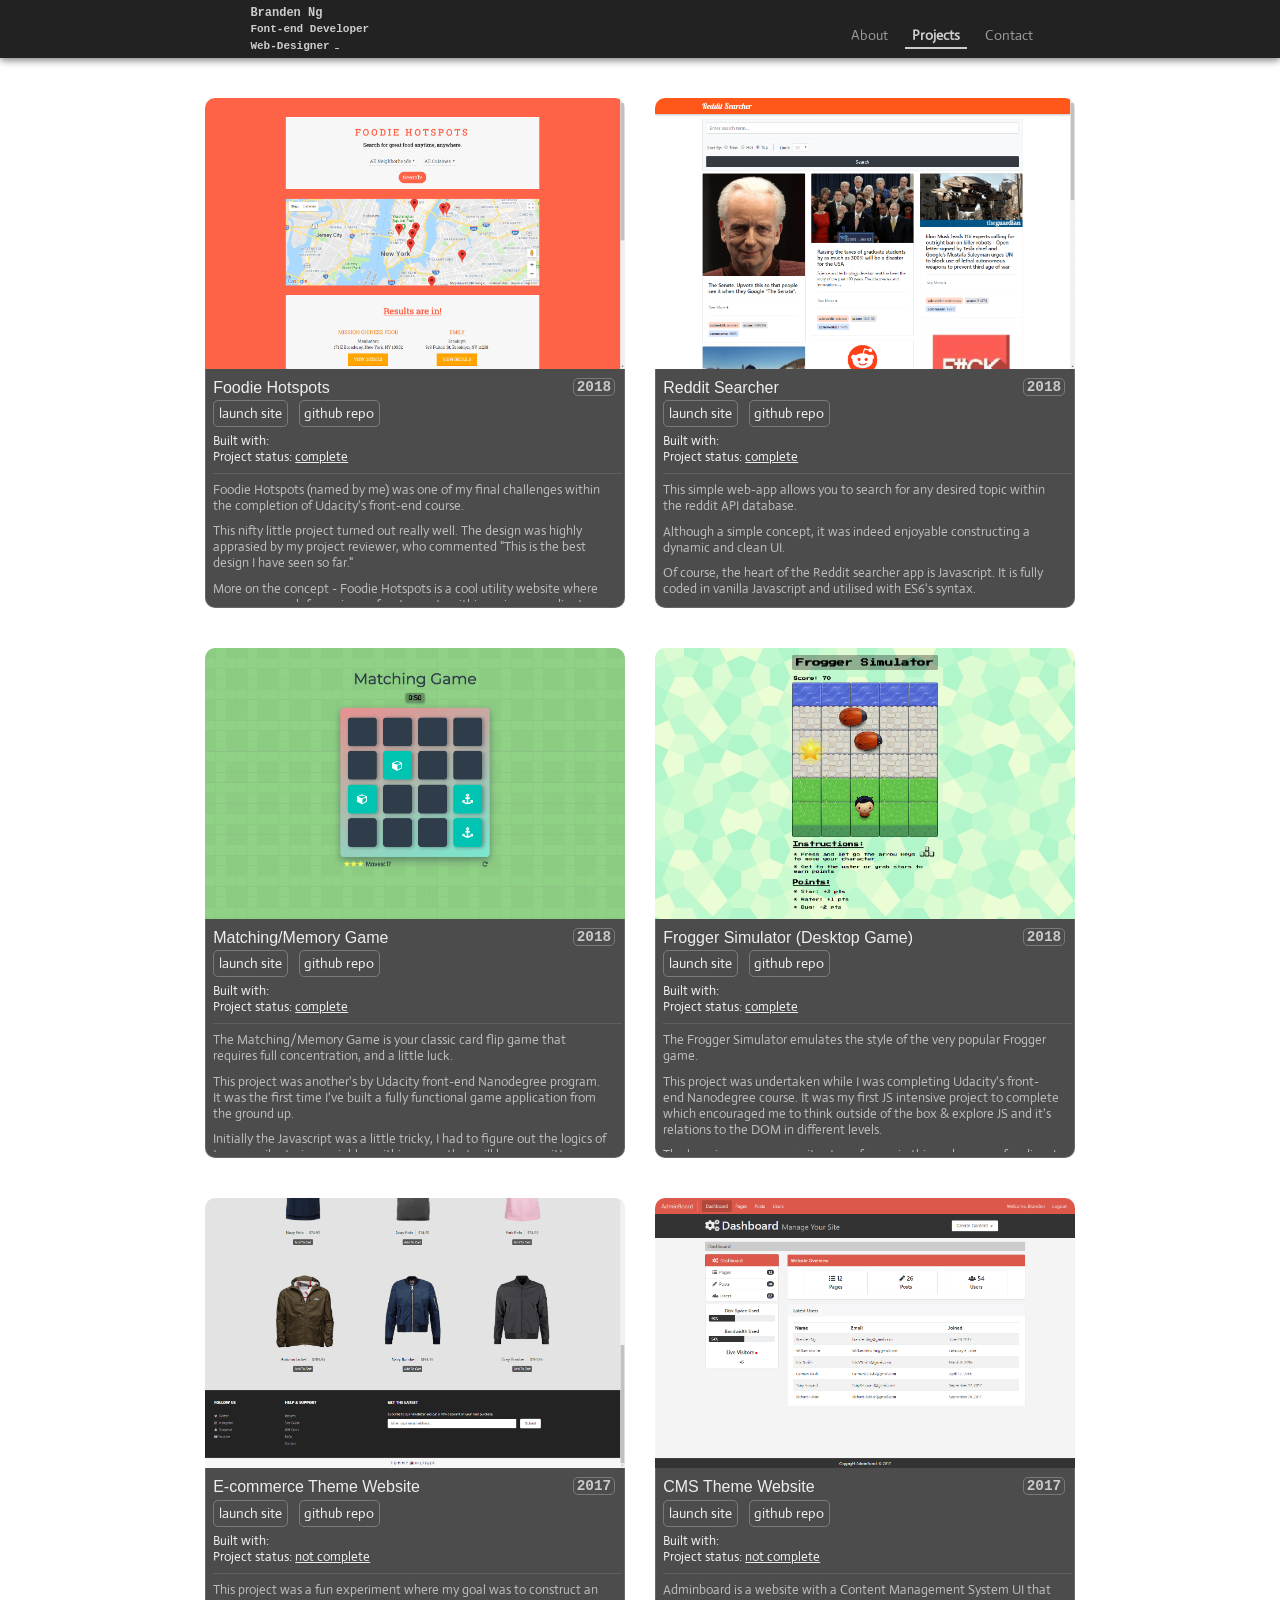
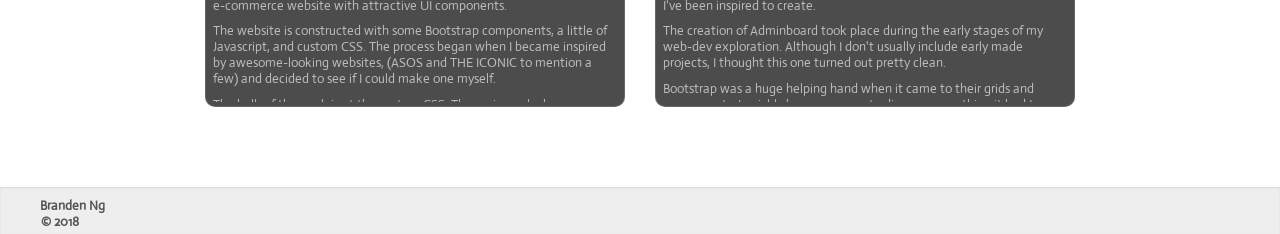
==== index.html @ 3e0d5dc7 "Style Changes" ====
<!DOCTYPE html>
<html>

<head>
  <meta charset="utf-8">
  <title>My Portfolio</title>
  <meta name="viewport" content="width=device-width, initial-scale=1.0">
  <!-- Google Fonts -->
  <link href="https://fonts.googleapis.com/css?family=Roboto+Mono%7CScada%7CRoboto+Slab%7CMontserrat%7CActor%7CPT+Sans" rel="stylesheet">
  <!-- Font Awesome -->
  <script defer src="https://use.fontawesome.com/releases/v5.0.6/js/all.js"></script>
  <!-- Devicon -->
  <link rel="stylesheet" href="https://cdn.rawgit.com/konpa/devicon/df6431e323547add1b4cf45992913f15286456d3/devicon.min.css">
  <!-- Bootstrap CSS -->
  <link rel="stylesheet" href="https://maxcdn.bootstrapcdn.com/bootstrap/4.0.0-alpha.6/css/bootstrap.min.css" integrity="sha384-rwoIResjU2yc3z8GV/NPeZWAv56rSmLldC3R/AZzGRnGxQQKnKkoFVhFQhNUwEyJ" crossorigin="anonymous">
  <!-- Custom CSS -->
  <link rel="stylesheet" href="css/styles.css">
  <link rel="stylesheet" href="css/queries.css">
  <link rel="stylesheet" href="css/normalize.css">
</head>
<body>

  <!-- HEADER -->
  <nav class="desktop-nav">
    <header id="header">
      <div class="header-spacing">
        <h1 class="name">Branden Ng</h1>
        <h1 class="title">Font-end Developer</h1>
        <h1 class="title">Web-Designer<span class="coder"><i class="fas fa-code"></i></span></h1>
      </div>
      <div class="hamburger-container" id="open-nav">
        <i class="fas fa-bars hamburger-icon" aria-hidden="true"></i>
      </div>
      <div class="menu-container">
        <ul class="menu">
          <li class="navi"><a href="about.html" class="about">About</a></li>
          <li class="navi"><a href="index.html" class="projects active">Projects</a></li>
          <li class="navi"><a href="contact.html" class="contact">Contact</a></li>
        </ul>
      </div>
    </header>
  </nav>

  <div class="mobile-nav">
    <a id="close-nav" href="#" class="x">&times;</a>
    <a href="about.html">About</a>
    <a href="index.html" class="mobile-nav-active">Projects</a>
    <a href="contact.html">Contact</a>

    <div class="side-nav-social">
      <span class="side-nav-linkedin"><a href="https://www.linkedin.com/in/brandendaniel/" target="_blank"><i class="fab fa-linkedin-in"></i></a></span>
      <span class="side-nav-github"><a href="https://github.com/BrandenDaniel" target="_blank"><i class="fab fa-github"></i></a></span>
    </div>
  </div>

  <!-- FEATURED WORK -->
  <main class="featured-work">
    <div class="container">

      <div class="row work">

        <!-- RESTAURANT-REVIEWS -->
        <div class="col-md-6 l">
          <img class="thumbnail-image foodie-gallery gallery-link" src="img/foodie-hotspots.png" alt="Memory Game.">
          <div class="project-card">
            <h1 class="project-title">Foodie Hotspots</h1><span class="projects-2018">2018</span>
            <div class="external">
              <a href="https://brandendaniel.github.io/Foodie-Hotspots/index.html" target="_blank" class="launch">launch site</a><a href="https://github.com/BrandenDaniel/Foodie-Hotspots" target="_blank" class="repo">github repo</a>
            </div>
            <div class="lang-lib">
              <span class="built">Built with:</span><i class="devicon-atom-original"></i><i class="devicon-html5-plain"></i><i class="devicon-javascript-plain"></i><i class="devicon-css3-plain"></i>
            </div>
            <div class="project-status">
              <span class="status">Project status: </span><span class="result">complete</span>
            </div>
            <hr class="hr-line">
            <div class="project-description">
              <p class="description-opening">Foodie Hotspots (named by me) was one of my final challenges within the completion of Udacity's front-end course.</p>
              <p>This nifty little project turned out really well. The design was highly apprasied by my project reviewer, who commented "This is the best design I have seen so far."</p>
              <p>More on the concept - Foodie Hotspots is a cool utility website where users can search for reviews of restaurants within a given coordinate. Information like star ratings and comments will be displayed.</p>
              <p>Being only a concept, as of now the database of restaurants is only a hardcoded json file. However perhaps in the near future, I would love to turn this concept into a real life functional web-application via an API such as Yelp's. </p>
            </div>
          </div>
        </div>

        <!-- REDDIT SEARCHER -->
        <div class="col-md-6 r">
          <img class="thumbnail-image reddit-gallery gallery-link" src="img/reddit-searcher.png" alt="Memory Game.">
          <div class="project-card">
            <h1 class="project-title">Reddit Searcher</h1><div class="projects-2018">2018</div>
            <div class="external">
              <a href="https://brandendaniel.github.io/Reddit-Searcher/index.html" target="_blank" class="launch">launch site</a><a href="https://github.com/BrandenDaniel/Reddit-Searcher" target="_blank" class="repo">github repo</a>
            </div>
            <div class="lang-lib">
              <span class="built">Built with:</span><i class="devicon-atom-original"></i><i class="devicon-html5-plain"></i><i class="devicon-javascript-plain"></i><i class="devicon-css3-plain"></i><i class="devicon-bootstrap-plain"></i>
            </div>
            <div class="project-status">
              <span class="status">Project status: </span><span class="result">complete</span>
            </div>
            <hr class="hr-line">
            <div class="project-description">
              <p class="description-opening">This simple web-app allows you to search for any desired topic within the reddit API database.</p>
              <p>Although a simple concept, it was indeed enjoyable constructing a dynamic and clean UI.</p>
              <p>Of course, the heart of the Reddit searcher app is Javascript. It is fully coded in vanilla Javascript and utilised with ES6's syntax.</p>
              <p>Digging through APIs and explore the data they could offer can be really fun, especially when working with a diverse API such as Reddit's. As of current, a searched post will display it's subreddit, score, and comments amount.</p>
            </div>
          </div>
        </div>

        <!-- MEMORY-GAME -->
        <div class="col-md-6 l">
          <img class="thumbnail-image memory-gallery gallery-link" src="img/memory-game-playing.png" alt="Memory Game.">
          <div class="project-card">
            <h1 class="project-title">Matching/Memory Game</h1><span class="projects-2018">2018</span>
            <div class="external">
              <a href="https://brandendaniel.github.io/Matching-Game/index.html" target="_blank" class="launch">launch site</a><a href="https://github.com/BrandenDaniel/MatchingGame" target="_blank" class="repo">github repo</a>
            </div>
            <div class="lang-lib">
              <span class="built">Built with:</span><i class="devicon-atom-original"></i><i class="devicon-html5-plain"></i><i class="devicon-jquery-plain-wordmark"></i><i class="devicon-css3-plain"></i><i class="devicon-bootstrap-plain"></i>
            </div>
            <div class="project-status">
              <span class="status">Project status: </span><span class="result">complete</span>
            </div>
            <hr class="hr-line">
            <div class="project-description">
              <p class="description-opening">The Matching/Memory Game is your classic card flip game that requires full concentration, and a little luck.</p>
              <p>This project was another's by Udacity front-end Nanodegree program. It was the first time I've built a fully functional game application from the ground up.</p>
              <p>Initially the Javascript was a little tricky, I had to figure out the logics of temporarily storing variables within arrays that will be overwritten upon a user's every new guess.</p>
              <p>The styling aspect, however, was really fun and challenging to create. After tons of adjustments and experiments, I went with a game-ish theme to suit the purpose of the app, and really try to draw in the user with the interfaces' bright colours.</p>
            </div>
          </div>
        </div>

        <!-- FROGGER Simulator -->
        <div class="col-md-6 r">
          <img class="thumbnail-image frogger-gallery gallery-link" src="img/frogger.png" alt="Thumbnail of my frogger simulator game">
          <div class="project-card">
            <h1 class="project-title">Frogger Simulator (Desktop Game)</h1><span class="projects-2018">2018</span>
            <div class="external">
              <a href="https://brandendaniel.github.io/Frogger-Simulator/frogindex.html" target="_blank" class="launch">launch site</a><a href="https://github.com/BrandenDaniel/FroggerSimulator" target="_blank" class="repo">github repo</a>
            </div>
            <div class="lang-lib">
              <span class="built">Built with:</span><i class="devicon-atom-original"></i><i class="devicon-html5-plain"></i><i class="devicon-jquery-plain-wordmark"></i><i class="devicon-css3-plain"></i><i class="devicon-javascript-plain"></i>
            </div>
            <div class="project-status">
              <span class="status">Project status: </span><span class="result">complete</span>
            </div>
            <hr class="hr-line">
            <div class="project-description">
              <p class="description-opening">The Frogger Simulator emulates the style of the very popular Frogger game.</p>
              <p>This project was undertaken while I was completing Udacity's front-end Nanodegree course. It was my first JS intensive project to complete which encouraged me to think outside of the box & explore JS and it's relations to the DOM in different levels.</p>
              <p>The learning curve was quite steep for me in this endeavour of coding. I found it exceedingly difficult to grasp the connection between certain functions & logics. It was a lot of research and patience that led me to complete the frogger simulator.</p>
              <p>Users can interact by collecting randomly generated star points or lose points when intersected with a roach. As of now the game only works with keyboard inputs.</p>
            </div>
          </div>
        </div>

        <!-- E-COMERCE SHOPPING -->
        <div class="col-md-6 l">
          <img class="thumbnail-image eCom-gallery gallery-link" src="img/e-com.png" alt="My E-commerce themed website.">
          <div class="project-card">
            <h1 class="project-title">E-commerce Theme Website</h1><span class="projects-2018">2017</span>
            <div class="external">
              <a href="https://brandendaniel.github.io/E-Commerce/index.html" target="_blank" class="launch">launch site</a><a href="https://github.com/BrandenDaniel/E-commerce-Project" target="_blank" class="repo">github repo</a>
            </div>
            <div class="lang-lib">
              <span class="built">Built with:</span><i class="devicon-atom-original"></i><i class="devicon-html5-plain"></i><i class="devicon-jquery-plain-wordmark"></i><i class="devicon-css3-plain"></i><i class="devicon-bootstrap-plain"></i>
            </div>
            <div class="project-status">
              <span class="status">Project status: </span><span class="result">not complete</span>
            </div>
            <hr class="hr-line">
            <div class="project-description">
              <p class="description-opening">This project was a fun experiment where my goal was to construct an e-commerce website with attractive UI components.</p>
              <p>The website is constructed with some Bootstrap components, a little of Javascript, and custom CSS. The process began when I became inspired by awesome-looking websites, (ASOS and THE ICONIC to mention a few) and decided to see if I could make one myself.</p>
              <p>The bulk of the work is at the custom CSS. The main goal when persuing my own e-commerce website was to neatly group components and highlight what I thought was important to the user's attention. What I learned from the many feats of challenges was that even the tiniest of details could make or break the whole user experience.</p>
              <p>Admittedly the site is still far from a real life fully functional e-commerce website, however slow improvements are made when seen available.</p>
            </div>
          </div>
        </div>

        <!-- CMS-THEME -->
        <div class="col-md-6 r">
          <img class="thumbnail-image cms-gallery gallery-link" src="img/cms.png" alt="My CMS themed website.">
          <div class="project-card">
            <h1 class="project-title">CMS Theme Website</h1><span class="projects-2018">2017</span>
            <div class="external">
              <a href="https://brandendaniel.github.io/CMS-theme-Bootstrap/index.html" target="_blank" class="launch">launch site</a><a href="https://github.com/BrandenDaniel/CMS-theme-BootStrap" target="_blank" class="repo">github repo</a>
            </div>
            <div class="lang-lib">
              <span class="built">Built with:</span><i class="devicon-atom-original"></i><i class="devicon-html5-plain"></i><i class="devicon-jquery-plain-wordmark"></i><i class="devicon-css3-plain"></i><i class="devicon-bootstrap-plain"></i>
            </div>
            <div class="project-status">
              <span class="status">Project status: </span><span class="result">not complete</span>
            </div>
            <hr class="hr-line">
            <div class="project-description">
              <p class="description-opening">Adminboard is a website with a Content Management System UI that I've been inspired to create.</p>
              <p>The creation of Adminboard took place during the early stages of my web-dev exploration. Although I don't usually include early made projects, I thought this one turned out pretty clean.</p>
              <p>Bootstrap was a huge helping hand when it came to their grids and components. I quickly became eager to discover everything it had to offer.</p>
              <p>Granted it's still a really simple design, it led me to realise the enjoyable aspects of web-designing, the researching, and the self-learning.</p>
            </div>
          </div>
        </div>

      </div>
    </div>
    <span class="back-to-top"><i class="fas fa-chevron-circle-up"></i></span>
  </main>


  <div class="picture-modal" id="modal">
    <div class="content-modal">
      <span class="close-modal">&times;</span>
      <!-- changes main img source value via gallery.js -->
      <img class="main-img" src="" alt="Reddit searcher app gallery images">

      <div class="modal-thumbnail-images">
        <!-- other images added via gallery.js -->
      </div>
    </div>
  </div>


  <!-- FOOTER SECTION -->
  <footer class="sticky-footer">
    <small class="cp">Branden Ng <span>&copy; 2018</span></small>
    <!-- <div class="footer-nav">
      <span class="footer-about"><a href="about.html">about</a></span><span class="footer-projects footer-active"><a href="index.html">projects</a></span><span class="footer-contact"><a href="contact.html">contact</a></span>
    </div> -->
    <span class="linkedin-footer"><a href="https://www.linkedin.com/in/brandendaniel/" target="_blank"><i class="fab fa-linkedin-in"></i></a></span>
    <span class="github-footer"><a href="https://github.com/BrandenDaniel" target="_blank"><i class="fab fa-github"></i></a></span>
  </footer>


  <!-- JQuery, Bootstrap -->
  <script src="https://code.jquery.com/jquery-3.2.1.min.js" integrity="sha256-hwg4gsxgFZhOsEEamdOYGBf13FyQuiTwlAQgxVSNgt4=" crossorigin="anonymous"></script>
  <script src="https://cdnjs.cloudflare.com/ajax/libs/tether/1.4.0/js/tether.min.js" integrity="sha384-DztdAPBWPRXSA/3eYEEUWrWCy7G5KFbe8fFjk5JAIxUYHKkDx6Qin1DkWx51bBrb" crossorigin="anonymous"></script>
  <script src="https://maxcdn.bootstrapcdn.com/bootstrap/4.0.0-alpha.6/js/bootstrap.min.js" integrity="sha384-vBWWzlZJ8ea9aCX4pEW3rVHjgjt7zpkNpZk+02D9phzyeVkE+jo0ieGizqPLForn" crossorigin="anonymous"></script>
  <script src="js/gallery.js"></script>
  <script src="js/effects.js"></script>
</body>

</html>
---- css/styles.css ----
/*GLOBAL STYLES*/

html {
  box-sizing: border-box;
}

* {
  margin: 0;
  padding: 0;
}

body {
  background: #fff;
  min-width: 300px;
  display: flex;
  flex-direction: column;
  min-height: 100vh;
  text-rendering: optimizeLegibility;
  -webkit-font-smoothing: antialiased;
}

.hr-line {
  margin: .5em 0;
  border-top: 1px solid rgba(255, 255, 255, .1);
}

/*HEADER*/

header {
  margin: 0 auto !important;
  display: inline-block;
  width: 800px;
  text-align: left;
}

.header-spacing {
  text-align: left;
  padding: .35em .65em .25em .65em;
  display: inline-block;
  margin: 0 auto 0 0;
}

.name {
  font-size: 12px;
  font-family: monospace;
  color: #ccc;
  margin: 0;
  font-weight: 600;
}

.title {
  font-family: monospace;
  font-size: 11px;
  color: #ccc;
  padding: 0;
  margin: .3em 0 .1em 0;
  font-weight: 600;
}

.coder {
  background: #ccc;
  color: #292b2c;
  border-radius: 2px;
  padding: 1px 2px 0 2px;
  font-size: .8em;
  display: inline-block;
  margin-left: 5px;
}

/* THANK YOU PAGE */

.thank-you {
  font-weight: 600;
  font-size: 1.6em;
  margin-top: 1em;
  padding: 0 1em;
}

.fa-check {
  font-size: 2.5em;
  background-color: #60ba6b;
  color: #fff;
  height: 60px;
  width: 60px;
  border-radius: 50%;
  padding-top: .25em;
}

/*PROFILE PICTURE STORY  */

.me {
  width: 65%;
  border-radius: 50%;
  margin: 0 4em 10em auto;
  display: block;
  box-shadow: 0 0 2em .2em rgba(0, 0, 0, 0.25);
}

.main-img-container {
  text-align: center;
  width: 100%;
  height: 100%;
  margin: 7em auto;
}

.story-container {
  margin: 2em auto 0 auto;
  width: 100%;
  height: 100%;
}

/* MODAL */

.picture-modal {
  position: fixed;
  z-index: 999;
  left: 0;
  top: 0;
  height: 100%;
  width: 100%;
  overflow: auto;
  background: rgba(0, 0, 0, .8);
  text-align: center;
  display: none;
}

.content-modal {
  margin: 3.7em auto;
  width: 70%;
  max-width: 820px;
  z-index: 1000;
}

.main-img {
  width: 100%;
  margin-bottom: 1.25em;
  max-width: 820px;
  border-radius: 10px;
}

.gallery-link {
  cursor: pointer;
}

.modal-thumbnail-images {
  text-align: center;
  width: 100%;
  max-width: 820px;
  margin: 0 auto;
}

.modal-thumbnail-images img {
  width: 25%;
  margin: .7em;
  vertical-align: top;
  cursor: pointer;
  max-width: 170px;
  overflow: auto;
  border-radius: 8px;
}

.close-modal {
  color: rgba(255, 255, 255, .6);
  font-size: 2.4em;
  position: absolute;
  top: .1em;
  line-height: 1em;
  right: .3em;
  transition: .25s ease-in-out;
}

.close-modal:hover {
  color: #fff;
  cursor: pointer;
}

/* NAV BARS */

.menu-container {
  display: inline-block;
  float: right;
  margin: 1.45em 0 0 0;
}

.menu {
  list-style: none;
  margin: 0 auto !important;
  text-align: right;
  display: inline-block;
}

.desktop-nav {
  background-color: #222;
  box-shadow: 0 2px 8px 0 rgba(0, 0, 0, .55);
}

.hamburger-container {
  display: none;
}

.navi {
  display: inline-block;
}

.projects {
  padding: 0 .5em !important;
  margin: 0 .4em;
  /* border-right: 1px solid rgba(255, 255, 255, .15);
  border-left: 1px solid rgba(255, 255, 255, .15); */
}

.about, .contact, .projects {
  font-size: .9em;
  font-weight: 400;
  color: #999;
  font-family: 'Actor', helvetica;
  display: inline-block;
  padding: 0 .5em;
  transition: .1s ease-in-out;
}

.about:hover, .contact:hover, .projects:hover {
  border-bottom: 2px solid #ccc;
  font-weight: 600;
  color: #ccc;
}

.active {
  border-bottom: 2px solid #ccc;
  color: #ccc;
  transition: 1s;
  font-weight: 600;
}

.nav-line {
  border-top: 2px solid rgba(255, 255, 255, .2);
  /* box-shadow: 0 1px 3px rgba(0,0,0,.05); */
  padding: 0;
  margin: 0 auto;
  width: 60%;
}

/*FEATURED WORK//CONTACT//ABOUT*/

.featured-work, .featured-contact, .featured-about, .email-sent-container {
  flex-grow: 1;
  margin-top: .5em;
  text-align: center;
  margin-bottom: 3em;
}

.featured-contact {
  margin: 4em auto 3em auto;
  width: 90%;
}

.email-sent-container {
  margin-top: 4em;
}

.project-title a:hover {
  text-decoration: underline;
}

.thumbnail-image {
  width: 80%;
  margin: 0 0 3.2em 0;
  border-radius: 10px 10px 0 0;
}

.work {
  margin: 1.5em auto 0 auto;
}

.projects-2018, .projects-2017 {
  font-size: .9em;
  display: inline-block;
  font-family: monospace;
  margin-right: .5em;
  color: rgba(255, 255, 255, .7);
  font-weight: 800;
  border-radius: 5px;
  padding: 0 3px 0 3px;
  border: 1px solid rgba(255, 255, 255, .25);
  float: right;
}

.project-title {
  border-radius: 2px;
  font-size: 1em;
  font-family: "Roboto", helvetica;
  width: 100%;
  display: inline;
}

.project-title a {
  color: #eee;
  font-weight: 500;
}

.project-card {
  background-color: rgba(0, 0, 0, .7);
  width: 80%;
  padding: .75em 0.1em 0.3em .45em;
  border-radius: 0px 0px 10px 10px;
  color: #eee;
  font-family: "Actor", helvetica;
  line-height: 1em;
  text-align: left;
  border-left: 1px solid rgba(255, 255, 255, .15);
  border-right: 1px solid rgba(255, 255, 255, .15);
  border-bottom: 1px solid rgba(255, 255, 255, .15);
}

.project-description::-webkit-scrollbar-track {
  background-color: rgba(0, 0, 0, 0);
}

.project-description::-webkit-scrollbar {
  width: 8px;
  background-color: rgba(0, 0, 0, 0);
}

.project-description::-webkit-scrollbar-thumb {
  background-color: #eee;
  border-radius: 3px;
}

.r .project-card {
  margin: -3.4em auto 0 0;
}

.l .project-card {
  margin: -3.4em 0 0 auto;
}

.project-description {
  height: 120px;
  overflow: auto;
}

.project-description p {
  margin-bottom: .75em;
  padding-right: 1em;
  font-size: .8em;
  color: #bbb;
}

.external {
  margin: .55em 0 0 0;
}

.external a {
  margin-right: .8em;
  color: #eee;
  font-size: .85em;
  background: rgba(0, 0, 0, 0);
  border: 1px solid rgba(255, 255, 255, .25);
  padding: .25em .35em;
  border-radius: 5px;
  font-weight: normal;
  transition: .1s ease-in-out;
}

.external a:hover {
  text-decoration: underline;
  color: #333;
  background: #eee;
  font-weight: 800;
}

.lang-lib {
  display: block;
  padding: .3em 0 0 0;
  margin-top: .35em;
}

.devicon-atom-original {
  color: #5ecc82;
}

.devicon-html5-plain {
  color: #d86a4b;
}

.devicon-jquery-plain-wordmark {
  color: #7acef4;
}

.devicon-css3-plain {
  color: #143872;
}

.devicon-bootstrap-plain {
  color: #7e70ad;
}

.devicon-javascript-plain {
  color: #e5d44e;
}

.lang-lib span {
  margin-right: .55em;
  font-size: .8em;
}

.lang-lib i {
  margin-right: .2em;
  font-size: 1em;
}

.built, .status {
  color: #eee;
}

.project-status {
  font-size: .8em;
}

.result {
  text-decoration: underline;
}

a:hover {
  text-decoration: none;
}

.l {
  text-align: right;
  margin: .5em 0 2em 0;
}

.r {
  text-align: left;
  margin: .5em 0 2em 0;
}

.my-story {
  font-family: "Roboto", helvetica;
  width: 655px;
  text-align: left;
  padding: 1em;
  padding-bottom: 0;
  font-size: .83em;
  margin: 4em auto 0 auto;
}

.my-story p {
  font-family: "Roboto", helvetica;
  margin-bottom: .8em;
  margin-right: .5em;
  line-height: 1.5em;
  font-size: 1.2em;
  color: rgba(0, 0, 0, .8);
}

.opening-statement {
  border-left: 4px solid rgba(252, 110, 58);
  padding-left: .65em;
  margin-left: -.9em;
  margin-bottom: 1.5em !important;
}

.intro {
  text-align: right;
  margin: 0 .4em .5em 0;
}

.outro {
  color: #000 !important;
  margin-bottom: 0 !important;
}

.name-outro {
  display: inline-block;
}

.melbourne {
  color: rgba(0, 0, 0, .5);
  font-size: .9em;
  display: block;
  font-weight: 600;
  margin-top: 1em;
}

.location {
  color: #ce612f;
  margin: 0 1px;
  display: inline-block;
}

.text {
  display: inline-block;
  width: 60%;
}

.image {
  display: inline-block;
  width: 39%;
}

.image p {
  display: inline;
}

.line-2 {
  height: 3px;
  width: 10px;
  background: #fff;
  display: block;
  margin: .4em auto;
}

.my-story a {
  color: #000;
  text-decoration: underline !important;
  font-weight: 600;
}

.github-calender {
  margin: 0 auto;
  text-align: center;
}

.calender {
  margin: .75em auto;
  text-align: center;
  width: 100%;
}

.github-stats {
  font-size: 1.35em;
  color: #000;
  display: inline-block;
  margin: .6em .25em 0 0;
  border-right: 1px solid rgba(0, 0, 0, .2);
  padding-right: .5em;
  font-family: "Roboto", helvetica;
}

.live-feed {
  border-top: 1px solid rgba(0, 0, 0, .1);
  margin-top: .5em;
}

.repoData, .contribution, .addition {
  margin-left: 3px;
  font-size: 1.05em;
  font-weight: 900;
  color: #000;
  font-family: monospace;
}

.repos {
  font-family: monospace !important;
  display: inline-block;
  margin: 0 1em 0 0 !important;
  font-size: 1.25em;
  color: rgba(0,0,0,.6) !important;
  margin-bottom: 0 !important;
}

.cont-lastyear, .add-lastyear {
  margin: 0 1em 0 0 !important;
  font-family: monospace !important;
  display: inline-block;
  font-size: 1.25em;
  color: rgba(0,0,0,.6) !important;
  margin-bottom: 0 !important;
}

.record {
  width: 7px;
  height: 7px;
  border-radius: 50%;
  background-color: red;
  display: inline-block;
  margin-left: .3em;
  margin-bottom: 1px;
  animation: pulse 1.65s infinite;
}

@keyframes pulse {
  0%, 100% {
    background-color: red;
  }
  50% {
    background-color: rgba(255, 0, 0, 0);
  }
}

/* .download-cv {
  margin: 1em auto .5em 0;
  padding: .15em 0 .15em 0;
  border-bottom: 1px solid #51433e;
  border-radius: 4px;
  background: #c18b74;
  width: 110px;
  font-size: 1.2em;
}

.download-cv a {
  color: #51433e;
  font-family: "Scada", helvetica;
  font-weight: 600;
  padding: .65em;
  font-size: .85em;
  text-decoration: none !important;
} */

/* SOCIAL SECTION */

.social-container {
  padding: 0 0 1em 0;
  text-align: center;
  width: 210px;
  margin: 0.4em 6em 0 auto;
}

.social-print {
  width: 195px;
  text-align: left;
  margin: 0 7.9em 0 auto;
  padding-top: .4em;
  font-family: monospace;
  border-top: 1px dashed rgba(0, 0, 0, .2);
}

.social-print a {
  color: #333;
}

.social-print a:hover {
  text-decoration: underline;
  color: #000;
}

.social-print p, .social-print span {
  font-size: .85em;
  margin-bottom: 2px;
}

.social-print span {
  display: inline-block;
  margin-top: 1.5em;
}

.contact-location {
  margin-right: 3px;
  color: #ce612f;
}

.mobile a {
  background: #e68523;
  color: #fff;
  border-radius: 5px;
  margin-left: 0 !important;
  border-bottom: 2px solid #ad6318;
}

.mobile a:hover {
  background: #fff;
  color: #e68523;
  border: none;
}

.email a {
  background: #c4493a;
  color: #fff;
  border-radius: 5px;
  border-bottom: 2px solid #873025;
}

.email a:hover {
  background: #fff;
  color: #c4493a;
  border: none;
}

.github a {
  background: #444;
  color: #fff;
  border-radius: 5px;
  border-bottom: 2px solid #000;
}

.github a:hover {
  background: #fff;
  color: #333;
  border: none;
}

.linkedin a {
  background: #0077b5;
  color: #fff;
  border-radius: 5px;
  margin-right: 0 !important;
  border-bottom: 2px solid #004468;
}

.linkedin a:hover {
  background: #fff;
  color: #0077b5;
  border: none;
}

.mobile a, .email a, .github a, .linkedin a {
  padding: .35em .35em .3em .35em;
  font-size: 1.4em;
  margin: 0;
  transition: .1s ease-in-out;
}

.mobile, .email, .github, .linkedin {
  width: 32px !important;
}

/* EMAIL SECTION */

.email-me {
  width: 450px;
  text-align: left;
}

.form-title-container {
  text-align: left;
  border: 2px dashed rgba(252, 110, 58, .8);
  padding: .25em .5em;
  margin-bottom: .6em;
}

.form-title-container h2 {
  font-family: "Roboto", helvetica;
  font-weight: 600;
  display: block;
  padding: .2em 0 .15em 0;
  font-size: 1.7em;
  color: #222;
  text-align: left;
  margin: 0;
}

.form-title-container p {
  font-family: "Roboto", helvetica;
  color: rgba(0, 0, 0, .75);
  font-size: .9em;
  margin: 0;
}

.via-formspree {
  display: block;
  color: #777;
  font-size: .65em;
  margin: .3em 0;
  font-weight: normal;
  text-align: center !important;
}

.email-name {
  width: 170px;
  margin: .4em .5em .75em 0em;
  padding: .55em .55em .5em .35em;
  box-shadow: 0 2px 2px -2px rgba(0, 0, 0, .1);
  border-top: none;
  border-bottom: 1px solid rgba(0, 0, 0, .2);
  background: #fff;
  border-left: none;
  border-right: none;
  font-family: "Roboto", helvetica;
  font-size: .9em;
  border-radius: 0 !important;
}

.email-name:focus, .email-address:focus, .email-msg:focus {
  outline-color: rgba(0, 0, 0, .5);
}

.email-address {
  width: 268px;
  padding: .55em .55em .5em .55em;
  box-shadow: 0 1px 0 rgba(0, 0, 0, .1);
  border: 1px solid rgba(0, 0, 0, .05);
  font-family: "Roboto", helvetica;
  font-size: .9em;
  box-shadow: 0 2px 2px -2px rgba(0, 0, 0, .1);
  border-bottom: 1px solid rgba(0, 0, 0, .2);
  border-top: none;
  background: #fff;
  border-left: none;
  border-right: none;
  border-radius: 0 !important;
}

.email-msg {
  padding: .55em .55em .5em .55em;
  box-shadow: 0 1px 0 rgba(0, 0, 0, .1);
  border: 1px solid rgba(0, 0, 0, .05);
  width: 440px;
  height: 110px;
  font-family: "Roboto", helvetica;
  font-size: .9em;
  box-shadow: 0 2px 2px -2px rgba(0, 0, 0, .1);
  border-bottom: 1px solid rgba(0, 0, 0, .2);
  border-top: none;
  border-left: none;
  border-right: none;
  background-color: #fff;
  border-radius: 0 !important;
}

.email-submit {
  font-family: monospace;
  display: block;
  padding: .6em;
  width: 100%;
  margin-top: .45em;
  border: 1px solid rgba(0, 0, 0, .2);
  color: #777;
  font-weight: 600;
  background: #fff;
  transition: .15s ease-in-out;
  font-size: 1.05em;
}

.email-submit:hover {
  background: #000;
  color: #fff;
  cursor: pointer;
}

/*FOOTER*/

footer {
  background-color: #eee;
  color: #555;
  box-shadow: 0px 1px 2px 0px rgba(0, 0, 0, 0.1) inset;
  padding: .2em 1em .2em 2.5em;
  text-align: center;
}

.cp {
  font-family: 'Actor', helvetica;
  font-size: .8em;
  display: inline-block;
  margin: .45em 0 0 0;
  font-weight: 600;
  float: left;
}

.cp span {
  display: block;
  margin: -.3em 0 0 .1em;
  padding: 0;
  text-align: left;
}

.back-to-top {
  display: none;
}

.github-footer {
  float: right;
  padding: 0 .65em;
  margin: .3em 0;
  font-size: 1.35em;
  border-right: 1px solid rgba(0, 0, 0, .1);
}

.linkedin-footer {
  padding: 0 .65em;
  margin: .3em 0;
  float: right;
  font-size: 1.35em;
}

.fb-footer a {
  color: #3b5998;
}

.fb-footer a:hover {
  color: #263d6b;
}

.github-footer a {
  color: #333;
}

.github-footer a:hover {
  color: #000;
}

.linkedin-footer a {
  color: #0077b5;
}

.linkedin-footer a:hover {
  color: #005784;
}
---- css/queries.css ----
/*MEDIA QUERIES*/

@media (min-width: 768px) {
  .me-2 {
    display: none;
  }
}

@media (max-width: 767px) {
  .me {
    display: none;
  }
  .featured-work, .featured-contact, .featured-about {
    margin-bottom: 4em;
  }
  .featured-contact {
    margin-top: 3em !important;
  }
  .text, .image {
    width: 100%;
  }
  .image {
    display: none;
  }
  .thumbnail-image {
    width: 70%;
  }
  .project-card {
    width: 70%;
    margin: -3.4em auto 0 auto !important;
  }
  .l, .r {
    text-align: center;
  }
  .projects-2018, .projects-2017 {
    padding: 2px 4px 0 4px;

  }
  .my-story {
    width: 450px;
    margin: 0 auto;
    font-size: .825em;
  }
  .my-story h1 {
    font-size: 2em;
    text-align: center;
    margin: 1.2em 0 .3em 0;
    padding: 0;
    display: block !important;
  }
  .main-img-container {
    margin: 1em auto;
  }
  .story-container {
    margin: 1.5em auto 0 auto;
    width: 100%;
    height: 100%;
  }
  .line {
    display: block;
    margin: 0 auto .85em auto;
  }
  .me-2 {
    width: 35%;
    border-radius: 50%;
    margin: 0 auto 1.75em auto;
    display: block !important;
  }

  .github-stats {
    font-size: 1.5em;
    color: #000;
    margin: .65em 0 .4em 0;
    border-right: none;
    display: block;
  }
  .live-feed {
    margin-top: .65em;
  }
  .repoData, .contribution, .addition {
    margin-right: 1em;
    font-size: 1.1em;
  }
  .repos {
    margin-left: 0;
  }
  .addition {
    margin-right: 0;
  }
  .cont-lastyear, .add-lastyear {
    font-size: .7em;
    margin-left: 0;
  }
  header {
    width: 77%;
  }
  .social-container {
    margin: 0 auto;
    padding-bottom: .95em;
  }
  .social-print {
    text-align: left;
    padding-top: .65em;
    margin: 0 auto 3em auto;
    width: 190px;
  }
  .social-print p, .contact-location {
    font-size: 75%;
    margin-left: 0em;
    margin-bottom: 1px;
  }
  .contact-melbourne {
    font-size: 75% !important;
  }
  .social-print span {
    margin-top: 1em;
  }
  .email-me {
    text-align: center !important;
    margin: 0 auto;
  }
  .form-title-container {
    text-align: left;
  }
  .mobile a, .email a, .github a, .linkedin a {
    padding: .35em .3em .25em .3em;
    margin: 0 1px;

  }
}

@media (min-width: 576px) {
  .hamburger-container, .mobile-nav {
    display: none;
  }
}

@media (max-width: 575px) {
  body {
    position: relative;
  }
  .menu-container {
    display: none;
  }
  header {
    width: 100% !important;
  }
  .featured-work, .featured-contact, .featured-about {
    margin-bottom: 2em;
  }
  .work {
    margin: 1em auto 0 auto;
  }
  .mobile-nav {
    background-color: #111;
    height: 100vh;
    width: 0;
    position: fixed;
    top: 0;
    right: 0;
    opacity: .95;
    z-index: 10;
    transition: .5s;
    padding-top: 85px;
    overflow-x: hidden;
    box-shadow: 0 4px 10px 0 rgba(0,0,0,.75);
  }
  .mobile-nav a {
    padding: 8px 15px 8px 10px;
    margin: 0 0 6px 0;
    width: 60%;
    display: block;
    color: #999;
    font-size: 1.2em;
    text-align: right;
    font-family: "Actor", helvetica;
  }
  .mobile-nav-active {
    background: #ccc;
    color: #222 !important;
    font-weight: 600;
    border-bottom: 4px solid #666;
  }
  .x {
    color: #ccc;
    font-size: 1.8em;
    display: block;
    transition: .5s;
    position: absolute;
    top: 0;
    right: .6em;
    font-size: 1.8em !important;
    border: none !important;
  }
  .side-nav-linkedin, .side-nav-github {
    display: inline-block;
    margin: 0 2px;
  }
  .side-nav-social {
    text-align: left;
    padding: 0;
    margin: 3em auto 0 .45em;
    width: 100%;
  }
  .side-nav-social a {
    width: 33px;
    text-align: center;
    margin: 0 auto !important;
    display: inline-block !important;
    padding: 4px 4px 2px 4px !important;
    font-size: 1.5em;
  }
  .side-nav-github a {
    border-bottom: 4px solid #43325b;
    color: #6e5494;
  }
  .side-nav-linkedin a {
    border-bottom: 4px solid #00476d;
    color: #0077b5;
  }
  .me-2 {
    width: 38%;
    border-radius: 50%;
    display: inline;
    box-shadow: 0 0 1em .1em rgba(0,0,0,.3);
  }
  .thumbnail-image {
    width: 90% !important;
  }
  .project-card, .project-title {
    width: 90% !important;
    margin: -3.4em auto 1em auto !important;
  }
  .description {
    line-height: 1.25em;
  }
  .l, .r {
    margin-bottom: 1em;
  }
  .lang-lib {
    font-size: .90em;
  }
  .project-title {
    font-size: 1em;
  }
  .external a {
    padding: .3em .35em .2em .35em;
  }
  .menu {
    display: none;
  }
  .hamburger-container {
    display: inline-block;
    float: right;
    font-size: 1.6em;
    color: #ddd;
    margin: .35em .5em 0;
  }
  .featured-title {
    margin-bottom: -.5em;
  }
  .about:hover, .contact:hover, .projects:hover, .active {
    transition: .1s;
  }
  .greeting {
    text-align: left;
  }
  .active {
    font-size: .6em;
    padding: .3em;
  }
  .projects {
    margin: 0 1.9em;
  }
  header {
    margin: -.25em 0 0 -.1em;
    padding: 0em .35em .1em 0em;
    background-color: #222;
    width: 100%;
  }
  .header-spacing {
    margin: 0 auto 0 0;
    display: inline-block;
    padding: .45em .6em 0 .5em;
  }
  .name {
    font-size: 11px;
    font-family: monospace;
    color: #ddd;
    margin: 0;
  }
  .title {
    font-family: monospace;
    font-size: 10px;
    color: #ddd;
    padding: 0;
    margin: .3em 0 0 0 !important;
    font-weight: 600;
  }
  .coder {
    margin-left:5px;
  }
  .story-container {
    margin-top: 1em;
  }
  .my-story {
    width: 88%;
  }
  .my-story p {
    line-height: 1.45em;
    font-size: 1.1em;
  }
  /* .download-cv {
    width: 97px;
    padding: .1em 0 .1em 0;
    margin-bottom: 0;
  } */
  .me {
    width: 100px;
    margin: 1em auto 0 0;
    display: none;
  }
  .line-2 {
    height: 2px;
    width: 10px;
    display: block;
    margin: 0 auto .6em auto;
  }
  .container {
    padding: 0;
  }
  .contribution, .addition {
    margin-right: .4em;
  }
  .contribution {
    margin-right: 0;
  }
  .cont-lastyear {
    font-size: .7em;
    margin-left: 0;
    margin-bottom: .2em !important;
  }
  .add-lastyear {
    margin-bottom: .2em !important;
  }
  .repos {
    margin-bottom: .2em !important;
  }
  .calender {
    margin-top: .6em;
  }
  .email-me {
    width: 88%;
  }
  .form-title-container {
    margin-bottom: .65em;
  }
  .form-title {
    text-align: left;
    font-size: .95em;
  }
  .form-title-container h2 {
    font-size: 1.5em;
  }
  .form-title-container p {
    font-size: .8em;
  }
  .email-section, .social-container {
    display: block !important;
  }
  .via-formspree {
    display: inline-block;
    color: #777;
    font-size: .65em;
    margin: 0 .3em;
  }
  .email-name {
    width: 100%;
    margin: .4em .5em 1em 0em;
    padding: .55em .55em .25em .55em;
    font-size: .9em;
    display: block;
  }
  .email-address {
    width: 100%;
    padding: .55em .55em .25em .55em;
    margin-bottom: 1em;
    font-size: .9em;
    display: block;
  }
  .email-msg {
    padding: .55em .55em .25em .55em;
    width: 100%;
    height: 130px;
    font-size: .9em;
  }
  .email-submit {
    display: block;
    padding: .8em 0 .6em 0;
    margin-top: .15em;
  }
  .back-to-top {
    display: inline-block;
    margin: 0 auto;
    text-align: center;
    display: inline-block;
    transition: .5s ease-in-out;
    font-size: 3em;
    color: #bbb;
  }

  footer {
    padding: .35em .85em .35em 1.25em;
  }
  .cp {
    font-family: 'Actor', helvetica;
    font-size: .85em;
    display: inline-block;
    padding: .1em 0 0 0;
    margin: .15em;
    font-weight: 600;
  }
  .github-footer, .linkedin-footer {
    float: right;
    padding: 0 .55em !important;
    margin: .2em 0 0 0;
    font-size: 1.45em;
  }
  .github-stats {
    margin: .8em 0 .3em 0;
    font-size: 1.35em;
  }

  /* MODAL */
  .content-modal {
    margin: 3.9em auto;
    width: 93%;
  }
  .main-img {
    margin-bottom: .8em;
  }
  .modal-thumbnail-images img {
    margin: .5em;
    width: 32%;
  }
  .close-modal {
    top: .16em;
    right: .43em;
  }
}

@media (max-width: 389px) {
  .featured-work, .featured-contact, .featured-about {
    flex-grow: 1;
    margin-top: .5%;
  }
  .thumbnail-image, .project-card {
    width: 97% !important;
  }
  .me-2 {
    width: 125px;
  }
  .my-story h1 {
    font-size: 2.1em;
  }
  .my-story p {
    line-height: 1.4em;
    font-size: 1.2em !important;
  }
  .my-story {
    width: 97%;
  }
  .project-card, .project-title {
    width: 97% !important;
    margin: -3.4em auto 0 auto;
  }
  footer {
    padding: .45em .45em .45em .75em;
  }
  .form-title-container h2 {
    font-size: 1.5em;
  }
  .form-title-container p {
    font-size: .8em;
  }
}

@media (max-width: 350px) {
  .email-msg {
    width: 100%;
  }
  .email-name {
    width: 100%;
  }
  .email-address {
    width: 100%;
  }
  .opening-statement {
    font-size: 1.25em;
  }
}


@media (min-width: 390px) and (max-width: 575px) {
  .thumbnail-image, .project-card {
    width: 80%;
  }
}

@media (min-width: 768px) and (max-width: 991px) {
  .thumbnail-image, .project-card, .project-title {
    width: 100%;
  }
  .project-card {
    font-size: .95em;
    margin-top: -3.55em;
    line-height: 1em;
  }
  header {
    width: 600px;
  }
  .email-me {
    width: 330px;
  }
  .email-msg {
    width: 100%;
  }
  .email-name {
    width: 139px
  }
  .email-address {
    width: 180px;
  }

}

@media  (min-width: 992px) and (max-width: 1199px) {
    header {
      width: 645px;
    }
  }
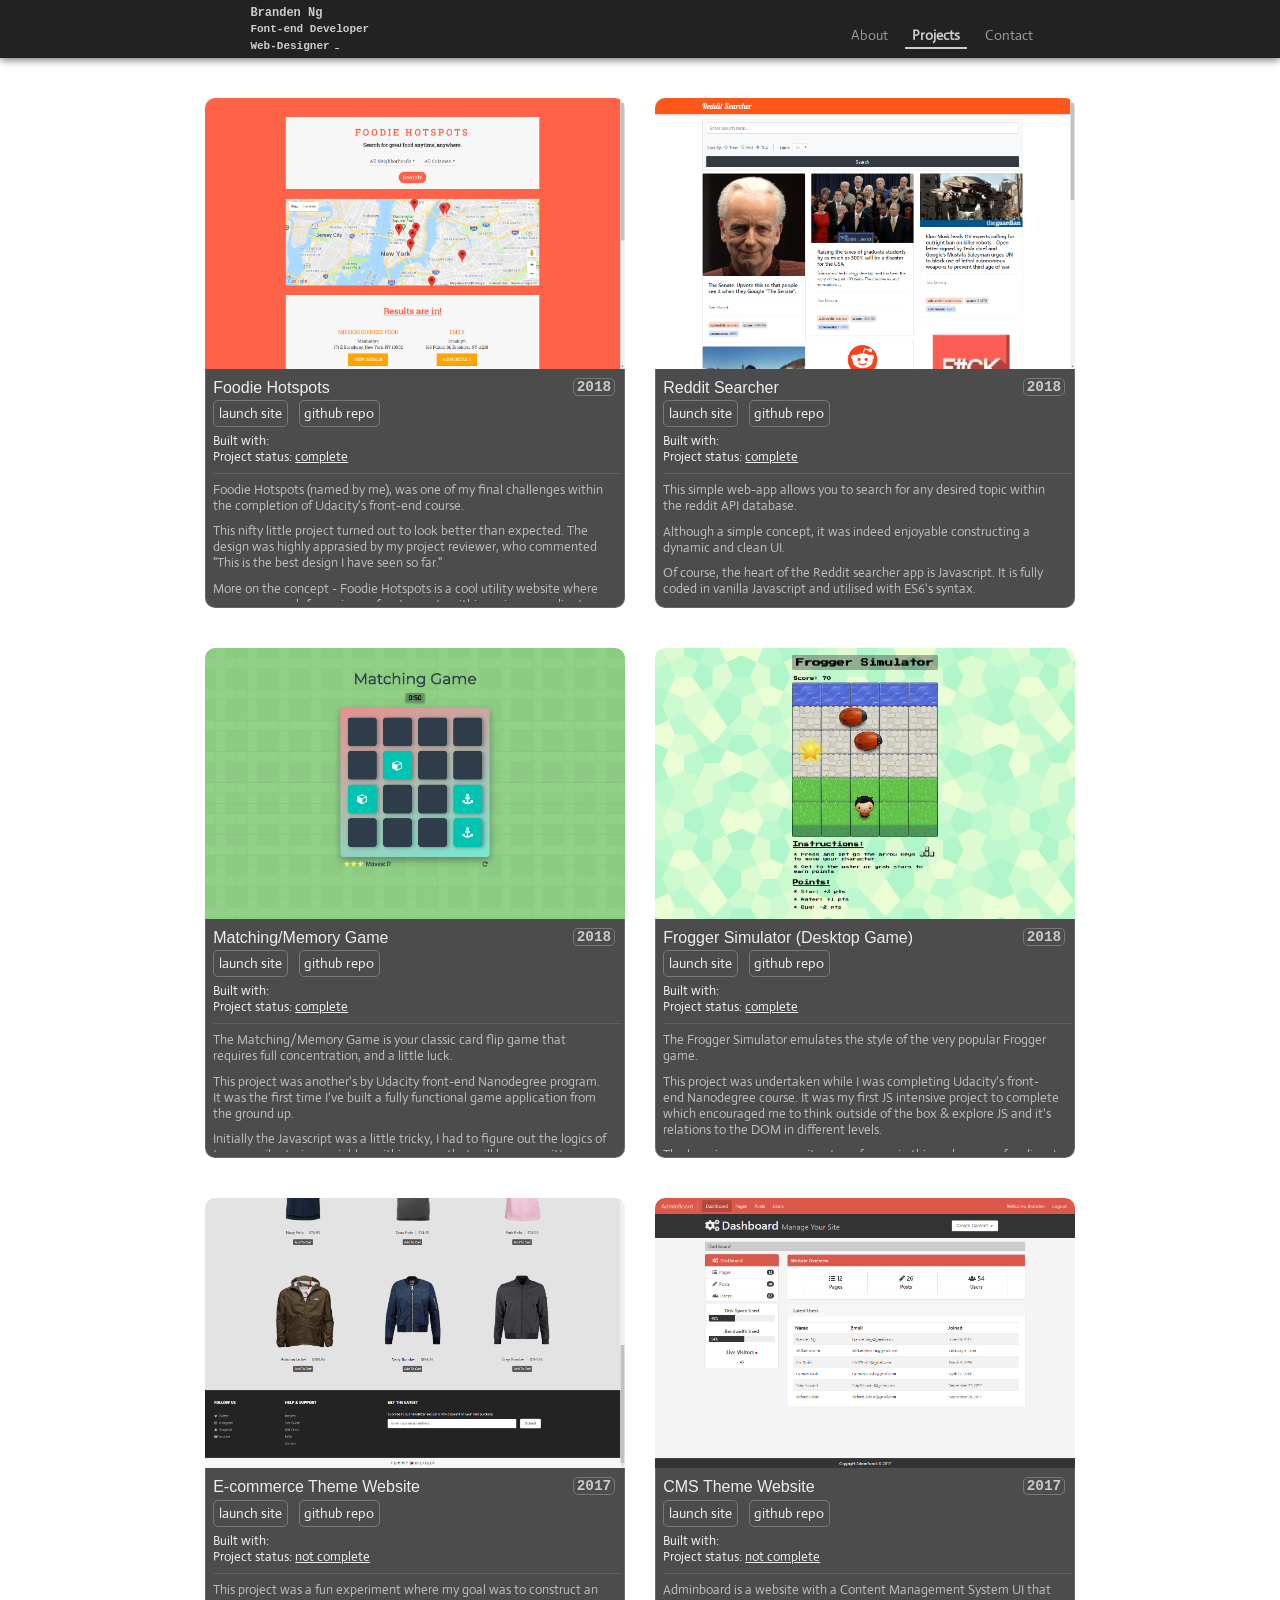
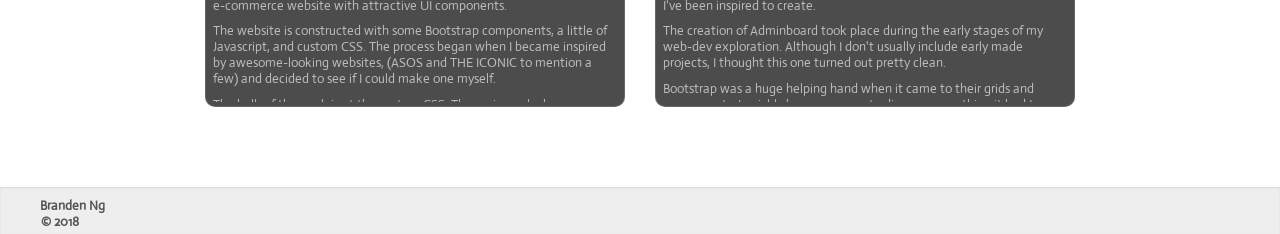
==== commit 38c5b735: "Style Changes" ====
--- a/index.html
+++ b/index.html
@@ -75,8 +75,8 @@
             </div>
             <hr class="hr-line">
             <div class="project-description">
-              <p class="description-opening">Foodie Hotspots (named by me) was one of my final challenges within the completion of Udacity's front-end course.</p>
-              <p>This nifty little project turned out really well. The design was highly apprasied by my project reviewer, who commented "This is the best design I have seen so far."</p>
+              <p class="description-opening">Foodie Hotspots (named by me), was one of my final challenges within the completion of Udacity's front-end course.</p>
+              <p>This nifty little project turned out to look better than expected. The design was highly apprasied by my project reviewer, who commented "This is the best design I have seen so far."</p>
               <p>More on the concept - Foodie Hotspots is a cool utility website where users can search for reviews of restaurants within a given coordinate. Information like star ratings and comments will be displayed.</p>
               <p>Being only a concept, as of now the database of restaurants is only a hardcoded json file. However perhaps in the near future, I would love to turn this concept into a real life functional web-application via an API such as Yelp's. </p>
             </div>
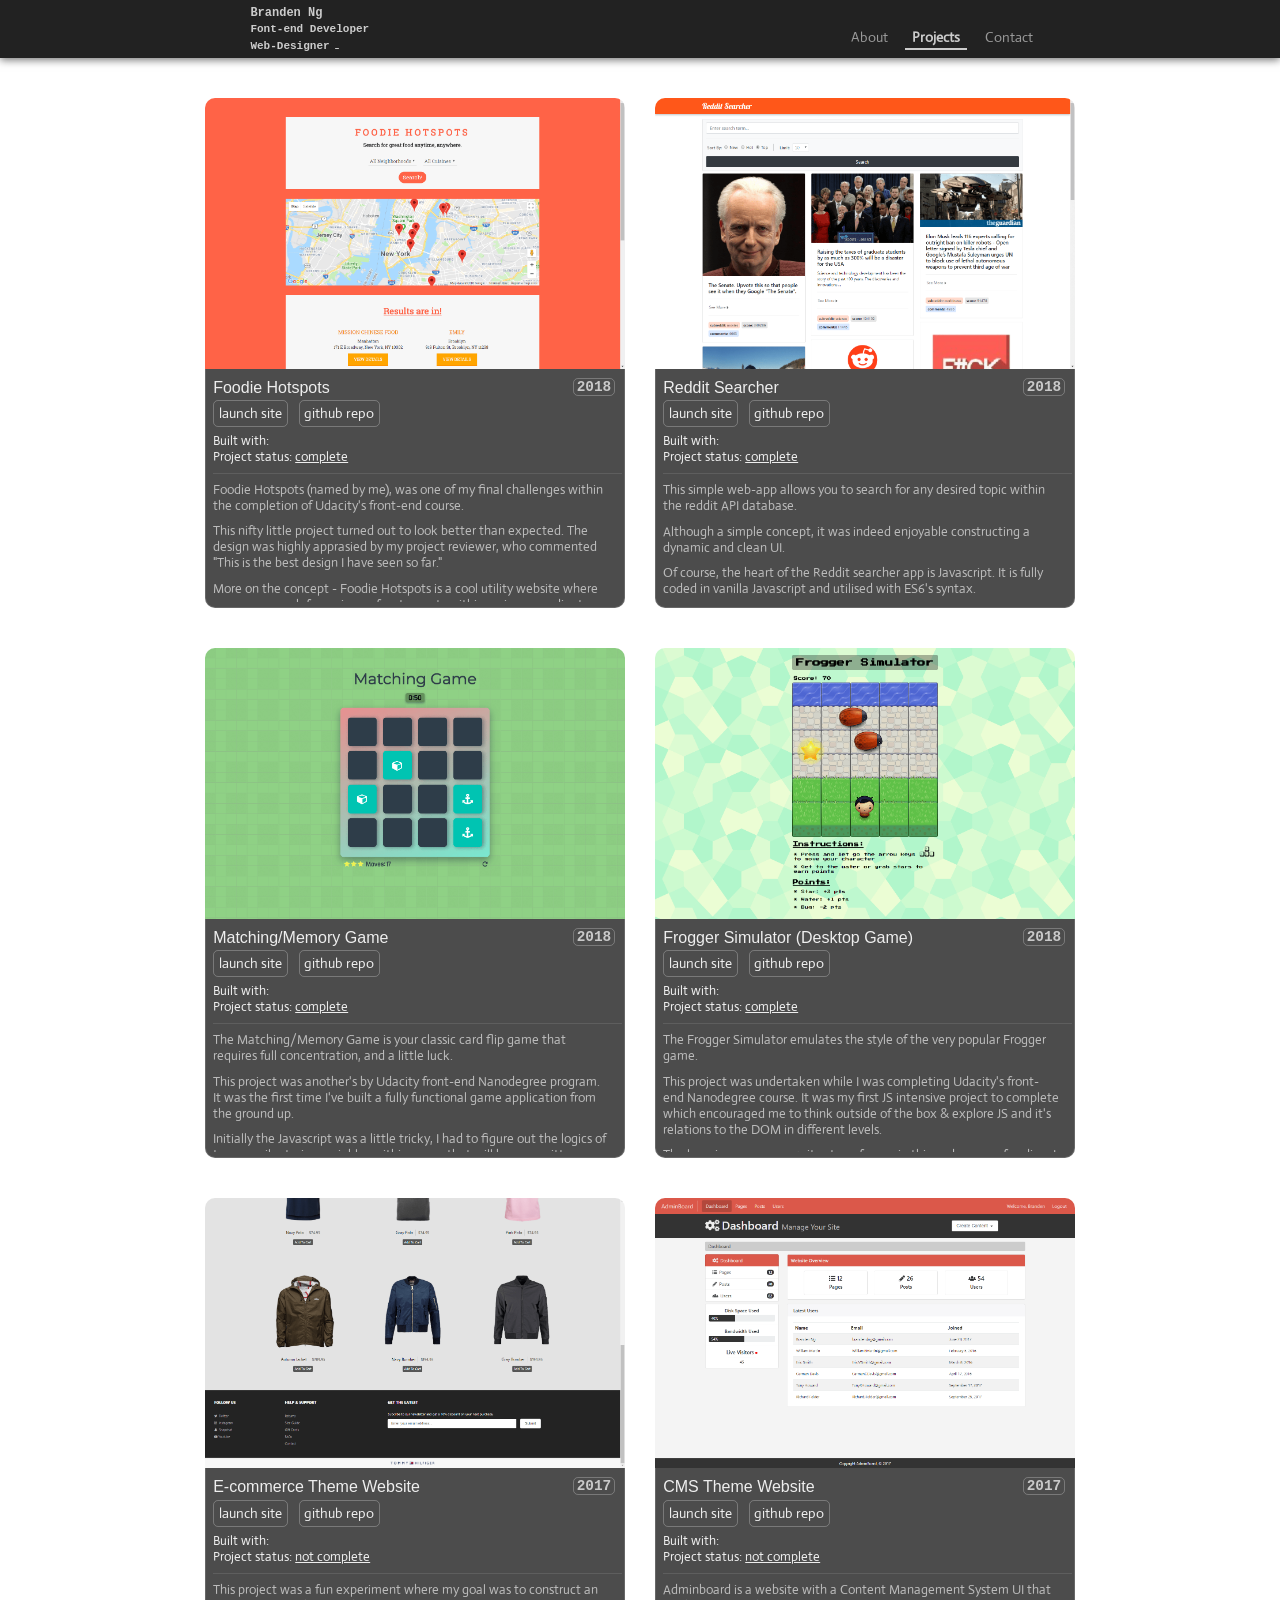
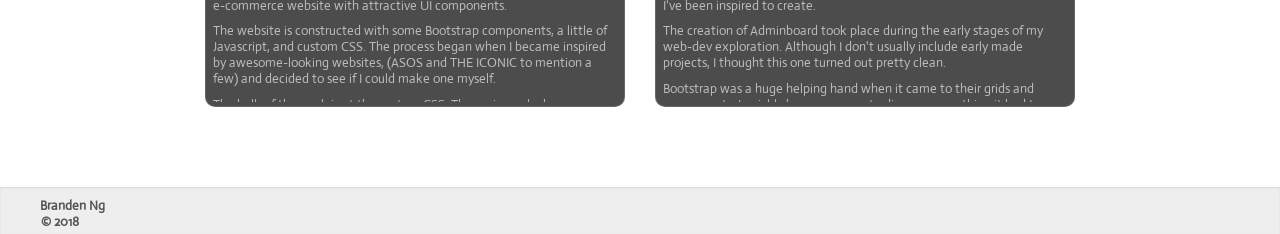
==== commit f012b1dd: "Style Changes" ====
--- a/index.html
+++ b/index.html
@@ -53,6 +53,8 @@
     </div>
   </div>
 
+  <div class="overlay"></div>
+
   <!-- FEATURED WORK -->
   <main class="featured-work">
     <div class="container">
--- a/css/styles.css
+++ b/css/styles.css
@@ -179,7 +179,7 @@
 .menu-container {
   display: inline-block;
   float: right;
-  margin: 1.45em 0 0 0;
+  margin: 1.55em 0 0 0;
 }
 
 .menu {
@@ -205,8 +205,6 @@
 .projects {
   padding: 0 .5em !important;
   margin: 0 .4em;
-  /* border-right: 1px solid rgba(255, 255, 255, .15);
-  border-left: 1px solid rgba(255, 255, 255, .15); */
 }
 
 .about, .contact, .projects {
@@ -450,7 +448,7 @@
   margin-bottom: .8em;
   margin-right: .5em;
   line-height: 1.5em;
-  font-size: 1.2em;
+  font-size: 1.15em;
   color: rgba(0, 0, 0, .8);
 }
 
@@ -529,7 +527,7 @@
 }
 
 .github-stats {
-  font-size: 1.35em;
+  font-size: 1.3em;
   color: #000;
   display: inline-block;
   margin: .6em .25em 0 0;
@@ -651,7 +649,7 @@
 }
 
 .mobile a {
-  background: #e68523;
+  background: #e57200;
   color: #fff;
   border-radius: 5px;
   margin-left: 0 !important;
@@ -660,12 +658,12 @@
 
 .mobile a:hover {
   background: #fff;
-  color: #e68523;
+  color: #e57200;
   border: none;
 }
 
 .email a {
-  background: #c4493a;
+  background: #bf2b16;
   color: #fff;
   border-radius: 5px;
   border-bottom: 2px solid #873025;
@@ -673,7 +671,7 @@
 
 .email a:hover {
   background: #fff;
-  color: #c4493a;
+  color: #bf2b16;
   border: none;
 }
 
--- a/css/queries.css
+++ b/css/queries.css
@@ -149,7 +149,7 @@
     margin-bottom: 2em;
   }
   .work {
-    margin: 1em auto 0 auto;
+    margin: .65em auto 0 auto;
   }
   .mobile-nav {
     background-color: #111;
@@ -165,8 +165,16 @@
     overflow-x: hidden;
     box-shadow: 0 4px 10px 0 rgba(0,0,0,.75);
   }
+  .overlay {
+    height: 100%;
+    width: 100%;
+    background: rgba(255,255,255,.7);
+    position: absolute;
+    z-index: 9;
+    display: none;
+  }
   .mobile-nav a {
-    padding: 8px 15px 8px 10px;
+    padding: 10px 20px 8px 10px;
     margin: 0 0 6px 0;
     width: 60%;
     display: block;
@@ -178,8 +186,9 @@
   .mobile-nav-active {
     background: #ccc;
     color: #222 !important;
+    padding: 14px 15px 12px 10px !important;
     font-weight: 600;
-    border-bottom: 4px solid #666;
+    border-right: 5px solid rgba(252, 110, 58);
   }
   .x {
     color: #ccc;
@@ -197,9 +206,9 @@
     margin: 0 2px;
   }
   .side-nav-social {
-    text-align: left;
-    padding: 0;
-    margin: 3em auto 0 .45em;
+    text-align: right;
+    padding-right: .9em;
+    margin: 3.5em .45em 0 .45em;
     width: 100%;
   }
   .side-nav-social a {
@@ -225,10 +234,10 @@
     box-shadow: 0 0 1em .1em rgba(0,0,0,.3);
   }
   .thumbnail-image {
-    width: 90% !important;
+    width: 95% !important;
   }
   .project-card, .project-title {
-    width: 90% !important;
+    width: 95% !important;
     margin: -3.4em auto 1em auto !important;
   }
   .description {
@@ -440,8 +449,8 @@
     margin-bottom: .8em;
   }
   .modal-thumbnail-images img {
-    margin: .5em;
-    width: 32%;
+    margin: .35em;
+    width: 28%;
   }
   .close-modal {
     top: .16em;
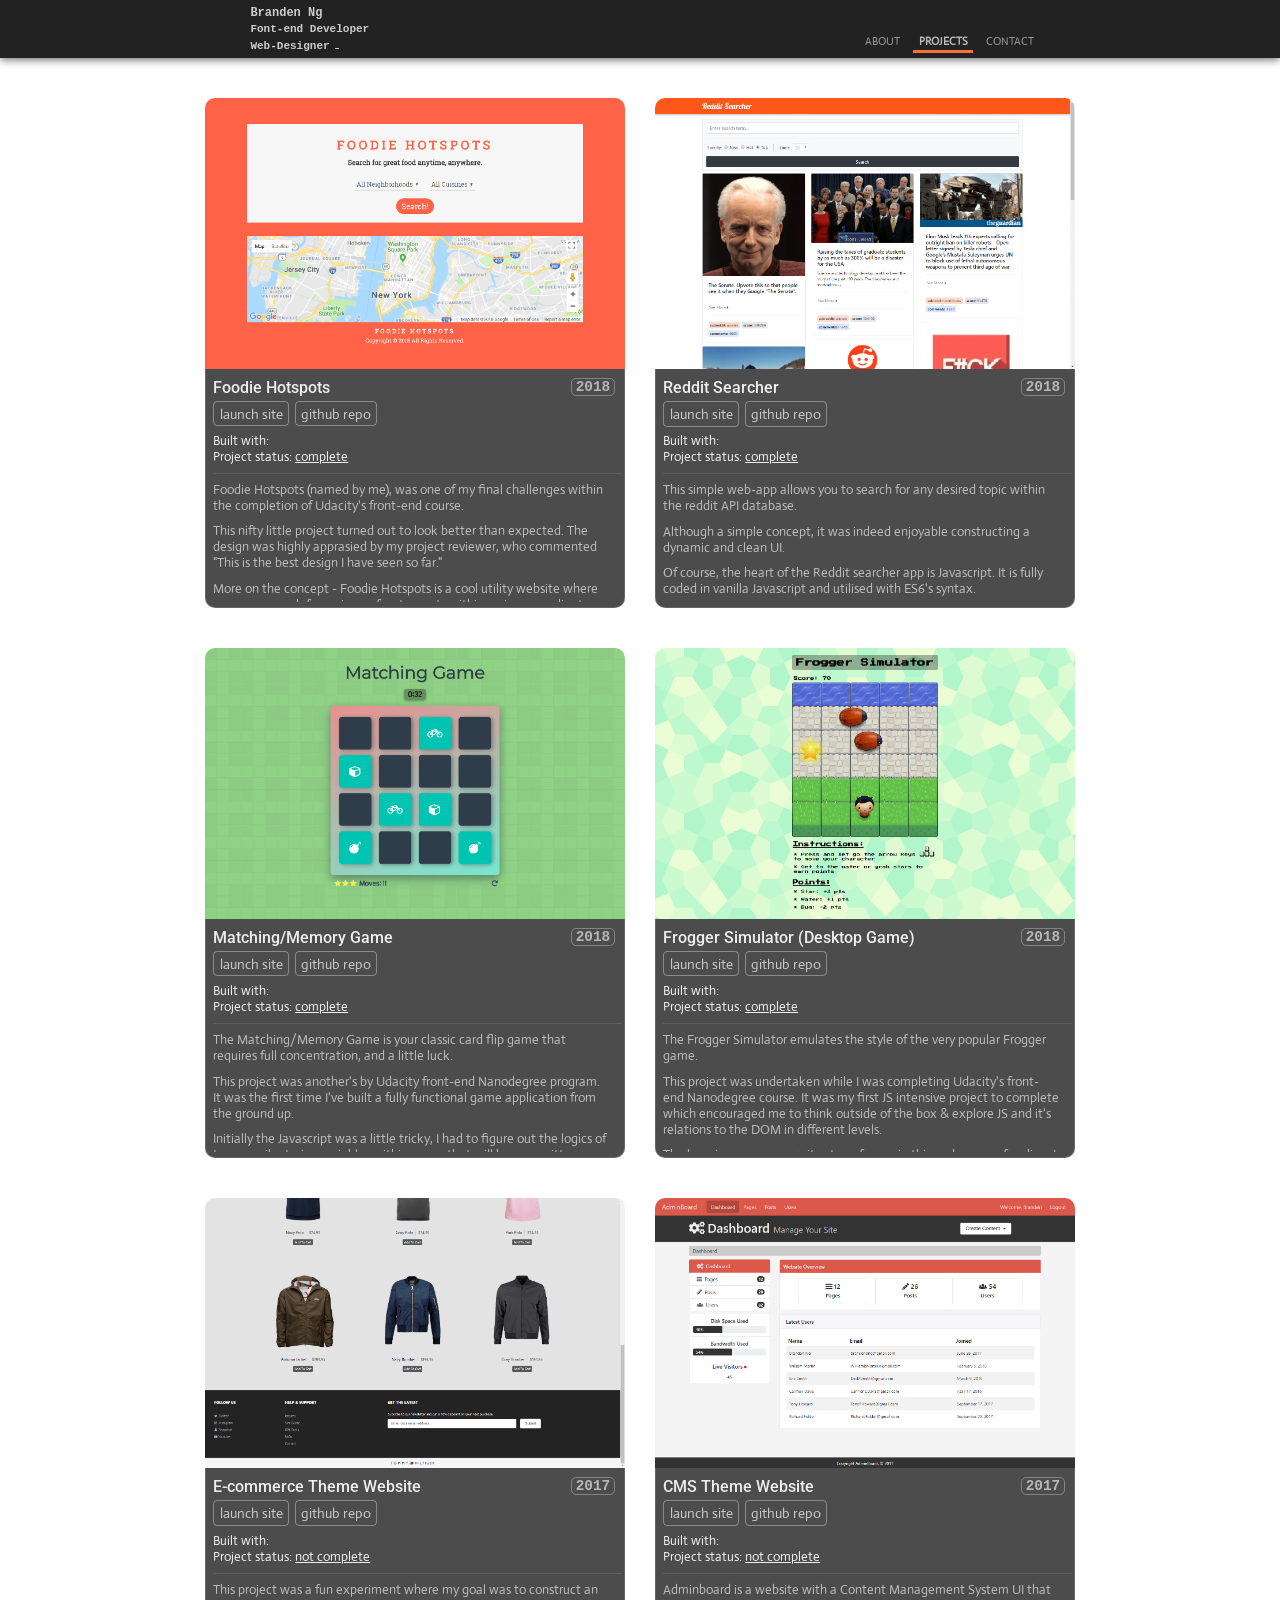
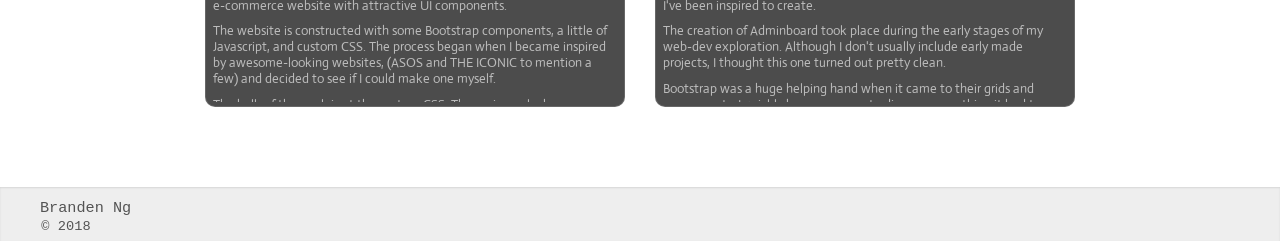
==== commit 0b7b63e5: "Style Changes" ====
--- a/index.html
+++ b/index.html
@@ -6,7 +6,7 @@
   <title>My Portfolio</title>
   <meta name="viewport" content="width=device-width, initial-scale=1.0">
   <!-- Google Fonts -->
-  <link href="https://fonts.googleapis.com/css?family=Roboto+Mono%7CScada%7CRoboto+Slab%7CMontserrat%7CActor%7CPT+Sans" rel="stylesheet">
+  <link href="https://fonts.googleapis.com/css?family=Roboto+Mono%7CScada%7CRoboto%7CMontserrat%7CActor%7CPT+Sans" rel="stylesheet">
   <!-- Font Awesome -->
   <script defer src="https://use.fontawesome.com/releases/v5.0.6/js/all.js"></script>
   <!-- Devicon -->
@@ -33,9 +33,9 @@
       </div>
       <div class="menu-container">
         <ul class="menu">
-          <li class="navi"><a href="about.html" class="about">About</a></li>
-          <li class="navi"><a href="index.html" class="projects active">Projects</a></li>
-          <li class="navi"><a href="contact.html" class="contact">Contact</a></li>
+          <li class="navi"><a href="about.html" class="about">ABOUT</a></li>
+          <li class="navi"><a href="index.html" class="projects active">PROJECTS</a></li>
+          <li class="navi"><a href="contact.html" class="contact">CONTACT</a></li>
         </ul>
       </div>
     </header>
@@ -43,12 +43,13 @@
 
   <div class="mobile-nav">
     <a id="close-nav" href="#" class="x">&times;</a>
-    <a href="about.html">About</a>
-    <a href="index.html" class="mobile-nav-active">Projects</a>
-    <a href="contact.html">Contact</a>
+    <a href="about.html">ABOUT</a>
+    <a href="index.html" class="mobile-nav-active">PROJECTS</a>
+    <a href="contact.html">CONTACT</a>
 
     <div class="side-nav-social">
       <span class="side-nav-linkedin"><a href="https://www.linkedin.com/in/brandendaniel/" target="_blank"><i class="fab fa-linkedin-in"></i></a></span>
+      <span class="orng-line"></span>
       <span class="side-nav-github"><a href="https://github.com/BrandenDaniel" target="_blank"><i class="fab fa-github"></i></a></span>
     </div>
   </div>
--- a/css/styles.css
+++ b/css/styles.css
@@ -91,9 +91,10 @@
 .me {
   width: 65%;
   border-radius: 50%;
-  margin: 0 4em 10em auto;
+  margin: 0 4em 9em auto;
   display: block;
-  box-shadow: 0 0 2em .2em rgba(0, 0, 0, 0.25);
+  padding: 4px;
+  border: 1px solid rgba(0, 0, 0, .15);
 }
 
 .main-img-container {
@@ -111,7 +112,7 @@
 
 /* MODAL */
 
-.picture-modal {
+.picture-modal, .arlo-modal {
   position: fixed;
   z-index: 999;
   left: 0;
@@ -124,18 +125,21 @@
   display: none;
 }
 
+.arlo-img {
+  width: 510px;
+  margin-top: .75em;
+}
+
 .content-modal {
   margin: 3.7em auto;
-  width: 70%;
+  width: 80%;
   max-width: 820px;
   z-index: 1000;
 }
 
 .main-img {
   width: 100%;
-  margin-bottom: 1.25em;
   max-width: 820px;
-  border-radius: 10px;
 }
 
 .gallery-link {
@@ -147,6 +151,7 @@
   width: 100%;
   max-width: 820px;
   margin: 0 auto;
+  padding: 1em;
 }
 
 .modal-thumbnail-images img {
@@ -154,9 +159,10 @@
   margin: .7em;
   vertical-align: top;
   cursor: pointer;
-  max-width: 170px;
+  max-width: 150px;
   overflow: auto;
-  border-radius: 8px;
+  border-radius: 4px;
+  padding: 3px;
 }
 
 .close-modal {
@@ -179,7 +185,7 @@
 .menu-container {
   display: inline-block;
   float: right;
-  margin: 1.55em 0 0 0;
+  margin: 1.75em 0 0 0;
 }
 
 .menu {
@@ -203,39 +209,30 @@
 }
 
 .projects {
-  padding: 0 .5em !important;
-  margin: 0 .4em;
+  margin: 0 .3em;
 }
 
 .about, .contact, .projects {
-  font-size: .9em;
+  font-size: .7em;
   font-weight: 400;
   color: #999;
   font-family: 'Actor', helvetica;
   display: inline-block;
-  padding: 0 .5em;
+  padding: 0 .5em !important;
   transition: .1s ease-in-out;
 }
 
 .about:hover, .contact:hover, .projects:hover {
-  border-bottom: 2px solid #ccc;
+  border-bottom: 3px solid rgb(252, 110, 58);
   font-weight: 600;
-  color: #ccc;
+  color: #bbb;
 }
 
 .active {
-  border-bottom: 2px solid #ccc;
-  color: #ccc;
+  border-bottom: 3px solid rgb(252, 110, 58);
+  color: #bbb;
   transition: 1s;
   font-weight: 600;
-}
-
-.nav-line {
-  border-top: 2px solid rgba(255, 255, 255, .2);
-  /* box-shadow: 0 1px 3px rgba(0,0,0,.05); */
-  padding: 0;
-  margin: 0 auto;
-  width: 60%;
 }
 
 /*FEATURED WORK//CONTACT//ABOUT*/
@@ -275,11 +272,11 @@
   display: inline-block;
   font-family: monospace;
   margin-right: .5em;
-  color: rgba(255, 255, 255, .7);
+  color: rgba(255, 255, 255, .6);
   font-weight: 800;
   border-radius: 5px;
-  padding: 0 3px 0 3px;
-  border: 1px solid rgba(255, 255, 255, .25);
+  padding: 0 4px 0 4px;
+  border: 1px solid rgba(255, 255, 255, .3);
   float: right;
 }
 
@@ -349,22 +346,21 @@
 }
 
 .external a {
-  margin-right: .8em;
-  color: #eee;
+  margin-right: .4em;
+  color: rgba(255, 255, 255, .7);
   font-size: .85em;
   background: rgba(0, 0, 0, 0);
-  border: 1px solid rgba(255, 255, 255, .25);
-  padding: .25em .35em;
-  border-radius: 5px;
+  border: 1px solid rgba(255, 255, 255, .35);
+  padding: .2em .4em;
+  border-radius: 4px;
   font-weight: normal;
   transition: .1s ease-in-out;
 }
 
 .external a:hover {
   text-decoration: underline;
-  color: #333;
-  background: #eee;
-  font-weight: 800;
+  color: #ff7c4c;
+  border: 1px solid #ff7c4c;
 }
 
 .lang-lib {
@@ -448,12 +444,12 @@
   margin-bottom: .8em;
   margin-right: .5em;
   line-height: 1.5em;
-  font-size: 1.15em;
+  font-size: 1.05em;
   color: rgba(0, 0, 0, .8);
 }
 
 .opening-statement {
-  border-left: 4px solid rgba(252, 110, 58);
+  border-left: 4px solid rgb(252, 110, 58);
   padding-left: .65em;
   margin-left: -.9em;
   margin-bottom: 1.5em !important;
@@ -527,7 +523,7 @@
 }
 
 .github-stats {
-  font-size: 1.3em;
+  font-size: 1.2em;
   color: #000;
   display: inline-block;
   margin: .6em .25em 0 0;
@@ -543,7 +539,7 @@
 
 .repoData, .contribution, .addition {
   margin-left: 3px;
-  font-size: 1.05em;
+  font-size: 1em;
   font-weight: 900;
   color: #000;
   font-family: monospace;
@@ -552,9 +548,9 @@
 .repos {
   font-family: monospace !important;
   display: inline-block;
-  margin: 0 1em 0 0 !important;
+  margin: 0 .6em 0 0 !important;
   font-size: 1.25em;
-  color: rgba(0,0,0,.6) !important;
+  color: rgba(0, 0, 0, .6) !important;
   margin-bottom: 0 !important;
 }
 
@@ -563,7 +559,7 @@
   font-family: monospace !important;
   display: inline-block;
   font-size: 1.25em;
-  color: rgba(0,0,0,.6) !important;
+  color: rgba(0, 0, 0, .6) !important;
   margin-bottom: 0 !important;
 }
 
@@ -608,20 +604,24 @@
 
 /* SOCIAL SECTION */
 
-.social-container {
+.mobile-form-title-container {
+  display: none;
+}
+
+.icons-container {
   padding: 0 0 1em 0;
   text-align: center;
   width: 210px;
-  margin: 0.4em 6em 0 auto;
+  margin: 0.4em 5em 0 auto;
 }
 
 .social-print {
-  width: 195px;
+  width: 200px;
   text-align: left;
-  margin: 0 7.9em 0 auto;
+  margin: 0 6.4em 0 auto;
   padding-top: .4em;
   font-family: monospace;
-  border-top: 1px dashed rgba(0, 0, 0, .2);
+  border-top: 1px solid rgba(0, 0, 0, .1);
 }
 
 .social-print a {
@@ -636,6 +636,7 @@
 .social-print p, .social-print span {
   font-size: .85em;
   margin-bottom: 2px;
+  margin-left: 3px;
 }
 
 .social-print span {
@@ -649,36 +650,36 @@
 }
 
 .mobile a {
-  background: #e57200;
+  background: #dd5d2e;
   color: #fff;
-  border-radius: 5px;
+  border-radius: 7px;
   margin-left: 0 !important;
-  border-bottom: 2px solid #ad6318;
+  border-bottom: 2px solid #db6134;
 }
 
 .mobile a:hover {
   background: #fff;
-  color: #e57200;
+  color: #dd5d2e;
   border: none;
 }
 
 .email a {
-  background: #bf2b16;
+  background: #cc3b3b;
   color: #fff;
-  border-radius: 5px;
-  border-bottom: 2px solid #873025;
+  border-radius: 7px;
+  border-bottom: 2px solid #a82f2f;
 }
 
 .email a:hover {
   background: #fff;
-  color: #bf2b16;
+  color: #cc3b3b;
   border: none;
 }
 
 .github a {
   background: #444;
   color: #fff;
-  border-radius: 5px;
+  border-radius: 7px;
   border-bottom: 2px solid #000;
 }
 
@@ -691,7 +692,7 @@
 .linkedin a {
   background: #0077b5;
   color: #fff;
-  border-radius: 5px;
+  border-radius: 7px;
   margin-right: 0 !important;
   border-bottom: 2px solid #004468;
 }
@@ -722,8 +723,8 @@
 
 .form-title-container {
   text-align: left;
-  border: 2px dashed rgba(252, 110, 58, .8);
-  padding: .25em .5em;
+  border-left: 4px solid rgb(252, 110, 58);
+  padding: 0 .5em;
   margin-bottom: .6em;
 }
 
@@ -731,16 +732,16 @@
   font-family: "Roboto", helvetica;
   font-weight: 600;
   display: block;
-  padding: .2em 0 .15em 0;
-  font-size: 1.7em;
-  color: #222;
+  padding: 0 0 .15em 0;
+  font-size: 1.6em;
+  color: rgb(252, 110, 58);
   text-align: left;
   margin: 0;
 }
 
 .form-title-container p {
   font-family: "Roboto", helvetica;
-  color: rgba(0, 0, 0, .75);
+  color: #000;
   font-size: .9em;
   margin: 0;
 }
@@ -757,11 +758,11 @@
 .email-name {
   width: 170px;
   margin: .4em .5em .75em 0em;
-  padding: .55em .55em .5em .35em;
-  box-shadow: 0 2px 2px -2px rgba(0, 0, 0, .1);
+  padding: .65em .55em .6em .35em;
   border-top: none;
   border-bottom: 1px solid rgba(0, 0, 0, .2);
   background: #fff;
+  border-top: none;
   border-left: none;
   border-right: none;
   font-family: "Roboto", helvetica;
@@ -770,17 +771,15 @@
 }
 
 .email-name:focus, .email-address:focus, .email-msg:focus {
-  outline-color: rgba(0, 0, 0, .5);
+  outline-color: rgba(255, 255, 255, 0);
+  border-bottom: 1px solid rgb(252, 110, 58);
 }
 
 .email-address {
   width: 268px;
-  padding: .55em .55em .5em .55em;
-  box-shadow: 0 1px 0 rgba(0, 0, 0, .1);
-  border: 1px solid rgba(0, 0, 0, .05);
+  padding: .65em .55em .6em .35em;
   font-family: "Roboto", helvetica;
   font-size: .9em;
-  box-shadow: 0 2px 2px -2px rgba(0, 0, 0, .1);
   border-bottom: 1px solid rgba(0, 0, 0, .2);
   border-top: none;
   background: #fff;
@@ -790,14 +789,12 @@
 }
 
 .email-msg {
-  padding: .55em .55em .5em .55em;
-  box-shadow: 0 1px 0 rgba(0, 0, 0, .1);
+  padding: .65em .55em .6em .35em;
   border: 1px solid rgba(0, 0, 0, .05);
   width: 440px;
   height: 110px;
   font-family: "Roboto", helvetica;
   font-size: .9em;
-  box-shadow: 0 2px 2px -2px rgba(0, 0, 0, .1);
   border-bottom: 1px solid rgba(0, 0, 0, .2);
   border-top: none;
   border-left: none;
@@ -821,34 +818,41 @@
 }
 
 .email-submit:hover {
-  background: #000;
+  background: rgb(252, 110, 58);
+  border: 1px solid rgb(252, 110, 58);
   color: #fff;
   cursor: pointer;
 }
 
+.email-submit:focus {
+  outline-color: rgba(255, 255, 255, 0);
+  border: 1px solid rgb(252, 110, 58);
+  color: rgb(252, 110, 58);
+}
+
 /*FOOTER*/
 
 footer {
   background-color: #eee;
-  color: #555;
   box-shadow: 0px 1px 2px 0px rgba(0, 0, 0, 0.1) inset;
   padding: .2em 1em .2em 2.5em;
   text-align: center;
 }
 
 .cp {
-  font-family: 'Actor', helvetica;
-  font-size: .8em;
+  font-family: monospace;
+  font-size: .95em;
   display: inline-block;
   margin: .45em 0 0 0;
-  font-weight: 600;
   float: left;
+  color: rgba(0, 0, 0, .65);
 }
 
 .cp span {
   display: block;
-  margin: -.3em 0 0 .1em;
+  margin: -.2em 0 0 .1em;
   padding: 0;
+  font-size: .9em;
   text-align: left;
 }
 
@@ -859,14 +863,14 @@
 .github-footer {
   float: right;
   padding: 0 .65em;
-  margin: .3em 0;
+  margin: .2em 0 .2em 0;
   font-size: 1.35em;
   border-right: 1px solid rgba(0, 0, 0, .1);
 }
 
 .linkedin-footer {
   padding: 0 .65em;
-  margin: .3em 0;
+  margin: .2em 0 .2em 0;
   float: right;
   font-size: 1.35em;
 }
--- a/css/queries.css
+++ b/css/queries.css
@@ -34,7 +34,6 @@
   }
   .projects-2018, .projects-2017 {
     padding: 2px 4px 0 4px;
-
   }
   .my-story {
     width: 450px;
@@ -48,9 +47,6 @@
     padding: 0;
     display: block !important;
   }
-  .main-img-container {
-    margin: 1em auto;
-  }
   .story-container {
     margin: 1.5em auto 0 auto;
     width: 100%;
@@ -65,8 +61,9 @@
     border-radius: 50%;
     margin: 0 auto 1.75em auto;
     display: block !important;
-  }
-
+    padding: 4px;
+    border: 1px solid rgba(0, 0, 0, .15);
+  }
   .github-stats {
     font-size: 1.5em;
     color: #000;
@@ -78,8 +75,8 @@
     margin-top: .65em;
   }
   .repoData, .contribution, .addition {
-    margin-right: 1em;
-    font-size: 1.1em;
+    margin-right: .3em;
+    font-size: 1em;
   }
   .repos {
     margin-left: 0;
@@ -94,19 +91,25 @@
   header {
     width: 77%;
   }
-  .social-container {
-    margin: 0 auto;
-    padding-bottom: .95em;
+  .icons-container {
+    text-align: left;
+    margin: 0 auto 0 0;
+    padding-bottom: .7em;
+    display: block;
+  }
+  .icons {
+    text-align: right;
   }
   .social-print {
     text-align: left;
-    padding-top: .65em;
-    margin: 0 auto 3em auto;
-    width: 190px;
+    float: right;
+    padding-top: .45em;
+    margin: 2px auto 0 0;
+    width: 188px;
   }
   .social-print p, .contact-location {
     font-size: 75%;
-    margin-left: 0em;
+    margin-left: .25em;
     margin-bottom: 1px;
   }
   .contact-melbourne {
@@ -115,17 +118,60 @@
   .social-print span {
     margin-top: 1em;
   }
+  .email-section {
+    margin-top: 3em;
+  }
   .email-me {
     text-align: center !important;
-    margin: 0 auto;
+    margin: 1.65em auto 0 auto;
+  }
+  .top-half {
+    width: 442px;
+    margin: 0 auto 3em auto;
+    display: block;
+    text-align: center;
+  }
+  .mobile-form-title-container {
+    text-align: left;
+    display: inline-block;
+    width: 175px;
+    vertical-align:top;
+    float: left;
+    border-left: 4px solid rgb(252, 110, 58);
+    padding-left: .5em;
+  }
+  .mobile-form-title-container h2 {
+    color: rgb(252, 110, 58);
+    font-family: 'Roboto', helvetica;
+    margin-top: 0;
+    font-size: 1.85em;
+    font-weight: 600;
+    padding: .2em 0 .3em 0;
+  }
+  .mobile-form-title-container p {
+    font-family: 'Roboto', helvetica;
+    font-size: .88em;
+    padding-left: .4em;
+    margin-bottom: 0;
+    padding-bottom: .25em;
+    width: 165px;
+    color: rgba(0, 0, 0, .7);
+  }
+  .icon-print {
+    display: inline-block;
+    text-align: left;
+    float: right;
   }
   .form-title-container {
-    text-align: left;
+    display: none;
   }
   .mobile a, .email a, .github a, .linkedin a {
-    padding: .35em .3em .25em .3em;
-    margin: 0 1px;
-
+    padding: .4em .3em .25em .3em;
+    margin: 0;
+  }
+  .arlo-img {
+    width: 400px;
+    margin-top: 0;
   }
 }
 
@@ -152,63 +198,70 @@
     margin: .65em auto 0 auto;
   }
   .mobile-nav {
-    background-color: #111;
+    background: #f7f7f7;
     height: 100vh;
     width: 0;
     position: fixed;
     top: 0;
     right: 0;
-    opacity: .95;
     z-index: 10;
     transition: .5s;
-    padding-top: 85px;
+    padding-top: 90px;
     overflow-x: hidden;
-    box-shadow: 0 4px 10px 0 rgba(0,0,0,.75);
+    box-shadow: 0 0 8px rgba(0,0,0,.2);
   }
   .overlay {
     height: 100%;
     width: 100%;
-    background: rgba(255,255,255,.7);
+    background: rgba(255,255,255,.45);
     position: absolute;
     z-index: 9;
     display: none;
   }
   .mobile-nav a {
-    padding: 10px 20px 8px 10px;
-    margin: 0 0 6px 0;
-    width: 60%;
-    display: block;
-    color: #999;
-    font-size: 1.2em;
+    margin: 0;
+    padding: 7px 44px 7px 0;
+    width: 100%;
+    display: block;
+    color: #888;
+    font-size: 1em;
     text-align: right;
-    font-family: "Actor", helvetica;
+    font-family: "Roboto", helvetica;
   }
   .mobile-nav-active {
-    background: #ccc;
+    padding: 7px 40px 7px 0 !important;
     color: #222 !important;
-    padding: 14px 15px 12px 10px !important;
     font-weight: 600;
-    border-right: 5px solid rgba(252, 110, 58);
+    border-right: 4px solid rgba(252, 110, 58);
   }
   .x {
-    color: #ccc;
-    font-size: 1.8em;
+    color: #222 !important;
+    padding: 0 !important;
+    width: 100% !important;
     display: block;
     transition: .5s;
     position: absolute;
-    top: 0;
-    right: .6em;
-    font-size: 1.8em !important;
+    top: 2px;
+    text-align: right !important;
+    right: 14px;
+    font-size: 2.2em !important;
     border: none !important;
   }
-  .side-nav-linkedin, .side-nav-github {
-    display: inline-block;
-    margin: 0 2px;
+  .side-nav-linkedin, .side-nav-github, .orng-line {
+    display: inline-block;
+    margin: 0 6px;
+  }
+  .orng-line {
+    width: 2px;
+    height: 29px;
+    background-color: rgba(0,0,0,.1);
+    margin-bottom: -6px !important;
   }
   .side-nav-social {
-    text-align: right;
-    padding-right: .9em;
-    margin: 3.5em .45em 0 .45em;
+    position: absolute;
+    bottom: 3px;
+    text-align: center;
+    margin: 0;
     width: 100%;
   }
   .side-nav-social a {
@@ -216,22 +269,20 @@
     text-align: center;
     margin: 0 auto !important;
     display: inline-block !important;
-    padding: 4px 4px 2px 4px !important;
+    padding: 0 !important;
     font-size: 1.5em;
   }
   .side-nav-github a {
-    border-bottom: 4px solid #43325b;
-    color: #6e5494;
+    /* border-left: 4px solid rgba(252, 110, 58); */
+    color: #333;
   }
   .side-nav-linkedin a {
-    border-bottom: 4px solid #00476d;
     color: #0077b5;
   }
   .me-2 {
     width: 38%;
     border-radius: 50%;
     display: inline;
-    box-shadow: 0 0 1em .1em rgba(0,0,0,.3);
   }
   .thumbnail-image {
     width: 95% !important;
@@ -282,8 +333,8 @@
     margin: 0 1.9em;
   }
   header {
-    margin: -.25em 0 0 -.1em;
-    padding: 0em .35em .1em 0em;
+    margin: 0;
+    padding: 2px 6px 2px 1px;
     background-color: #222;
     width: 100%;
   }
@@ -359,23 +410,35 @@
     margin-top: .6em;
   }
   .email-me {
-    width: 88%;
-  }
-  .form-title-container {
-    margin-bottom: .65em;
-  }
-  .form-title {
+    width: 95%;
+  }
+  .top-half {
+    width: 95%;
+    text-align: center;
+  }
+  .mobile-form-title-container {
+    width: 154px;
+  }
+  .mobile-form-title-container h2 {
+    margin-top: 0;
+    font-size: 1.7em;
+    font-weight: 600;
+    padding: .2em 0 .22em 0;
+  }
+  .mobile-form-title-container p {
+    font-size: .9em;
+    margin-bottom: 0;
+    width: 100%;
+    color: rgba(0, 0, 0, .75);
+    padding-left: .25em;
+  }
+  .icon-print {
+    display: inline-block;
     text-align: left;
-    font-size: .95em;
-  }
-  .form-title-container h2 {
-    font-size: 1.5em;
-  }
-  .form-title-container p {
-    font-size: .8em;
-  }
-  .email-section, .social-container {
-    display: block !important;
+    margin-bottom: 1.1em;
+  }
+  .email-section {
+    margin-top: 0;
   }
   .via-formspree {
     display: inline-block;
@@ -385,20 +448,20 @@
   }
   .email-name {
     width: 100%;
-    margin: .4em .5em 1em 0em;
-    padding: .55em .55em .25em .55em;
+    margin: .4em .5em 1.25em 0em;
+    padding: .75em .55em .55em .4em;
     font-size: .9em;
     display: block;
   }
   .email-address {
     width: 100%;
-    padding: .55em .55em .25em .55em;
-    margin-bottom: 1em;
+    padding: .75em .55em .55em .4em;
+    margin-bottom: 1.25em;
     font-size: .9em;
     display: block;
   }
   .email-msg {
-    padding: .55em .55em .25em .55em;
+    padding: .75em .55em .75em .4em;
     width: 100%;
     height: 130px;
     font-size: .9em;
@@ -417,17 +480,14 @@
     font-size: 3em;
     color: #bbb;
   }
-
   footer {
     padding: .35em .85em .35em 1.25em;
   }
   .cp {
-    font-family: 'Actor', helvetica;
-    font-size: .85em;
-    display: inline-block;
-    padding: .1em 0 0 0;
+    font-size: 1em;
+    display: inline-block;
+    padding: 0;
     margin: .15em;
-    font-weight: 600;
   }
   .github-footer, .linkedin-footer {
     float: right;
@@ -437,16 +497,15 @@
   }
   .github-stats {
     margin: .8em 0 .3em 0;
-    font-size: 1.35em;
+    font-size: 1.3em;
   }
 
   /* MODAL */
   .content-modal {
-    margin: 3.9em auto;
-    width: 93%;
+    margin: 3.5em auto;
+    width: 100%;
   }
   .main-img {
-    margin-bottom: .8em;
   }
   .modal-thumbnail-images img {
     margin: .35em;
@@ -455,6 +514,28 @@
   .close-modal {
     top: .16em;
     right: .43em;
+  }
+  .arlo-img {
+    width: 100%;
+  }
+}
+
+@media (min-width: 389px) and (max-width: 430px) {
+  .mobile-form-title-container {
+    width: 119px;
+  }
+  .mobile-form-title-container h2 {
+    margin-top: 0;
+    font-size: 1.3em;
+    font-weight: 600;
+  }
+  .mobile-form-title-container p {
+    font-size: .8em;
+    margin-bottom: 0;
+
+    float: left;
+    padding-left: 0.3em;
+    color: rgba(0, 0, 0, .75);
   }
 }
 
@@ -463,11 +544,33 @@
     flex-grow: 1;
     margin-top: .5%;
   }
+  .email-me {
+    width: 99%;
+    margin-top: 1em;
+  }
+  .top-half {
+    width: 99%;
+  }
+  .mobile-form-title-container {
+    width: 120px;
+    padding-left: .2em;
+    margin-bottom: 1.5em;
+  }
+  .mobile-form-title-container h2 {
+    font-size: 1.4em;
+    padding: .2em 0 .6em .05em;
+  }
+  .mobile-form-title-container p {
+    font-size: .85em;
+    margin-bottom: 0;
+    padding-left: .3em;
+    padding-bottom: .1em;
+  }
   .thumbnail-image, .project-card {
     width: 97% !important;
   }
   .me-2 {
-    width: 125px;
+    width: 135px;
   }
   .my-story h1 {
     font-size: 2.1em;
@@ -485,12 +588,6 @@
   }
   footer {
     padding: .45em .45em .45em .75em;
-  }
-  .form-title-container h2 {
-    font-size: 1.5em;
-  }
-  .form-title-container p {
-    font-size: .8em;
   }
 }
 
@@ -535,7 +632,7 @@
     width: 100%;
   }
   .email-name {
-    width: 139px
+    width: 138px
   }
   .email-address {
     width: 180px;
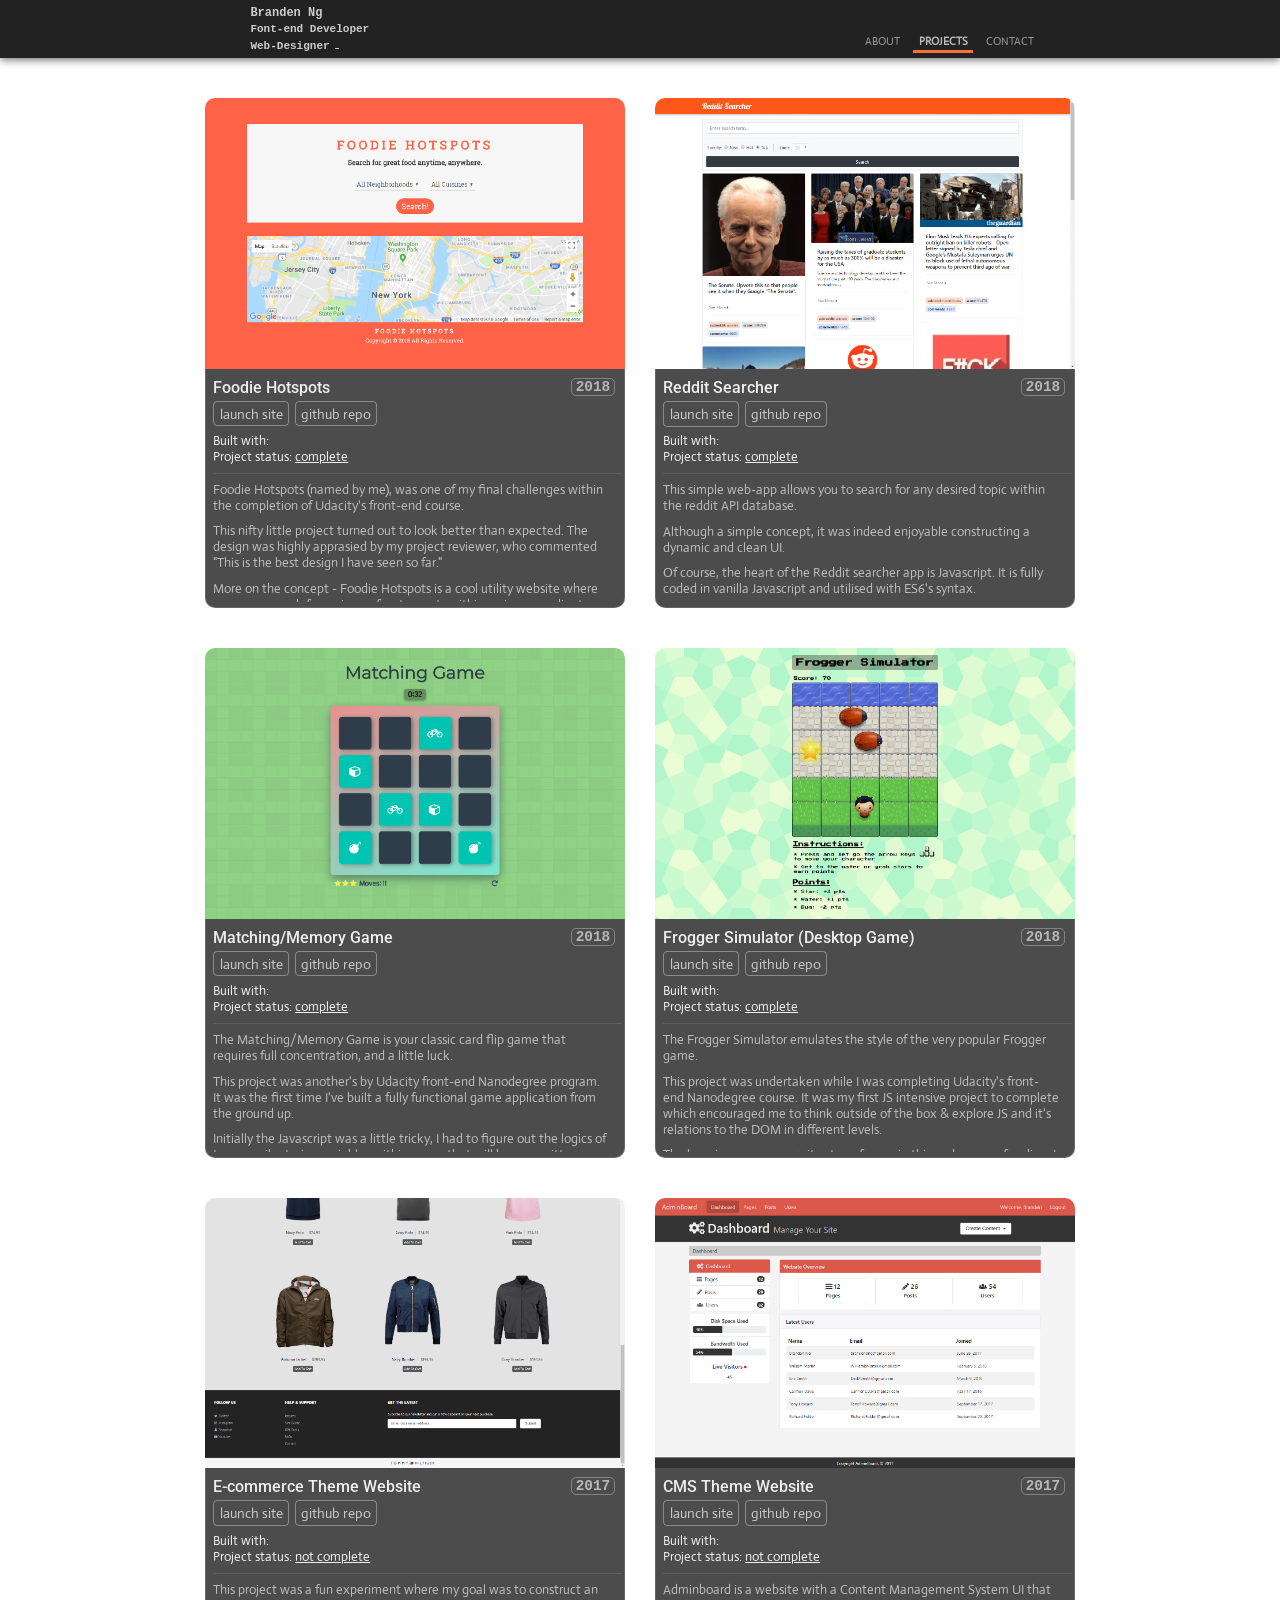
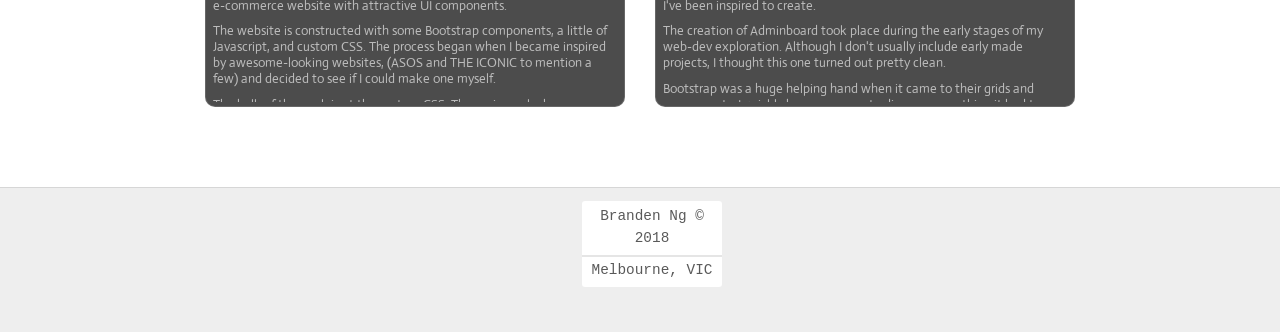
==== commit 44b0a351: "Style Changes" ====
--- a/index.html
+++ b/index.html
@@ -48,7 +48,7 @@
     <a href="contact.html">CONTACT</a>
 
     <div class="side-nav-social">
-      <span class="side-nav-linkedin"><a href="https://www.linkedin.com/in/brandendaniel/" target="_blank"><i class="fab fa-linkedin-in"></i></a></span>
+      <span class="side-nav-linkedin"><a href="https://www.linkedin.com/in/brandendaniel/" target="_blank"><i class="fab fa-linkedin"></i></a></span>
       <span class="orng-line"></span>
       <span class="side-nav-github"><a href="https://github.com/BrandenDaniel" target="_blank"><i class="fab fa-github"></i></a></span>
     </div>
@@ -227,12 +227,14 @@
 
   <!-- FOOTER SECTION -->
   <footer class="sticky-footer">
-    <small class="cp">Branden Ng <span>&copy; 2018</span></small>
-    <!-- <div class="footer-nav">
-      <span class="footer-about"><a href="about.html">about</a></span><span class="footer-projects footer-active"><a href="index.html">projects</a></span><span class="footer-contact"><a href="contact.html">contact</a></span>
-    </div> -->
-    <span class="linkedin-footer"><a href="https://www.linkedin.com/in/brandendaniel/" target="_blank"><i class="fab fa-linkedin-in"></i></a></span>
-    <span class="github-footer"><a href="https://github.com/BrandenDaniel" target="_blank"><i class="fab fa-github"></i></a></span>
+    <div class="footer-content-container">
+      <small class="cp">Branden Ng &copy; 2018</small>
+      <small class="footer-location">Melbourne, VIC</small>
+    </div>
+    <div class="footer-links-container">
+      <span class="linkedin-footer"><a href="https://www.linkedin.com/in/brandendaniel/" target="_blank"><i class="fab fa-linkedin"></i></a></span>
+      <span class="github-footer"><a href="https://github.com/BrandenDaniel" target="_blank"><i class="fab fa-github"></i></a></span>
+    </div>
   </footer>
 
 
--- a/css/styles.css
+++ b/css/styles.css
@@ -611,17 +611,15 @@
 .icons-container {
   padding: 0 0 1em 0;
   text-align: center;
-  width: 210px;
+  width: 220px;
   margin: 0.4em 5em 0 auto;
 }
 
 .social-print {
   width: 200px;
   text-align: left;
-  margin: 0 6.4em 0 auto;
-  padding-top: .4em;
+  margin: 0 7.2em 0 auto;
   font-family: monospace;
-  border-top: 1px solid rgba(0, 0, 0, .1);
 }
 
 .social-print a {
@@ -649,65 +647,39 @@
   color: #ce612f;
 }
 
-.mobile a {
-  background: #dd5d2e;
-  color: #fff;
-  border-radius: 7px;
-  margin-left: 0 !important;
-  border-bottom: 2px solid #db6134;
+
+.mobile a, .email a, .github a, .linkedin a {
+  padding: .3em .35em .35em .35em;
+  font-size: 1.4em;
+  margin: 0;
+  transition: .1s ease-in-out;
+  background: #fff;
+  color: rgba(0,0,0,.65);
+  border-radius: 4px;
+  border: 1px solid rgba(0,0,0,.4);
 }
 
 .mobile a:hover {
-  background: #fff;
-  color: #dd5d2e;
-  border: none;
-}
-
-.email a {
-  background: #cc3b3b;
-  color: #fff;
-  border-radius: 7px;
-  border-bottom: 2px solid #a82f2f;
+  color: #ce612f;
+  border: 1px solid #ce612f;
 }
 
 .email a:hover {
   background: #fff;
   color: #cc3b3b;
-  border: none;
-}
-
-.github a {
-  background: #444;
-  color: #fff;
-  border-radius: 7px;
-  border-bottom: 2px solid #000;
+  border: 1px solid #cc3b3b;
 }
 
 .github a:hover {
   background: #fff;
   color: #333;
-  border: none;
-}
-
-.linkedin a {
-  background: #0077b5;
-  color: #fff;
-  border-radius: 7px;
-  margin-right: 0 !important;
-  border-bottom: 2px solid #004468;
+  border: 1px solid #333;
 }
 
 .linkedin a:hover {
   background: #fff;
+  border: 1px solid #0077b5;
   color: #0077b5;
-  border: none;
-}
-
-.mobile a, .email a, .github a, .linkedin a {
-  padding: .35em .35em .3em .35em;
-  font-size: 1.4em;
-  margin: 0;
-  transition: .1s ease-in-out;
 }
 
 .mobile, .email, .github, .linkedin {
@@ -730,7 +702,6 @@
 
 .form-title-container h2 {
   font-family: "Roboto", helvetica;
-  font-weight: 600;
   display: block;
   padding: 0 0 .15em 0;
   font-size: 1.6em;
@@ -834,12 +805,12 @@
 
 footer {
   background-color: #eee;
-  box-shadow: 0px 1px 2px 0px rgba(0, 0, 0, 0.1) inset;
+  border-top: 1px solid rgba(0,0,0,.1);
   padding: .2em 1em .2em 2.5em;
   text-align: center;
 }
 
-.cp {
+/* .cp {
   font-family: monospace;
   font-size: .95em;
   display: inline-block;
@@ -854,33 +825,46 @@
   padding: 0;
   font-size: .9em;
   text-align: left;
+} */
+
+  .footer-content-container {
+    background: #fff;
+    width: 140px;
+    border-radius: 3px;
+    padding: .3em 0;
+    margin: .6em auto 0 auto;
+  }
+
+  .footer-links-container {
+    margin: .5em auto .2em auto;
+  }
+
+.cp {
+  font-family: monospace;
+  font-size: .9em;
+  display: inline-block;
+  color: rgba(0, 0, 0, .65);
+  border-bottom: 2px solid rgba(0,0,0,.1);
+  padding-bottom: 6px;
+  margin-bottom: 0;
+}
+
+.footer-location {
+  font-family: monospace;
+  font-size: .9em;
+  color: rgba(0, 0, 0, .65);
+  display: inline-block;
+  margin-top: 0;
+
 }
 
 .back-to-top {
   display: none;
 }
 
-.github-footer {
-  float: right;
-  padding: 0 .65em;
-  margin: .2em 0 .2em 0;
-  font-size: 1.35em;
-  border-right: 1px solid rgba(0, 0, 0, .1);
-}
-
-.linkedin-footer {
-  padding: 0 .65em;
-  margin: .2em 0 .2em 0;
-  float: right;
-  font-size: 1.35em;
-}
-
-.fb-footer a {
-  color: #3b5998;
-}
-
-.fb-footer a:hover {
-  color: #263d6b;
+.github-footer, .linkedin-footer {
+  font-size: 1.3em;
+  padding: 0 6px;
 }
 
 .github-footer a {
@@ -892,9 +876,9 @@
 }
 
 .linkedin-footer a {
-  color: #0077b5;
+  color: #333;
 }
 
 .linkedin-footer a:hover {
-  color: #005784;
-}
+  color: #000;
+}
--- a/css/queries.css
+++ b/css/queries.css
@@ -96,6 +96,7 @@
     margin: 0 auto 0 0;
     padding-bottom: .7em;
     display: block;
+    width: 208px;
   }
   .icons {
     text-align: right;
@@ -104,16 +105,17 @@
     text-align: left;
     float: right;
     padding-top: .45em;
-    margin: 2px auto 0 0;
-    width: 188px;
-  }
-  .social-print p, .contact-location {
+    margin: 0;
+    width: 208px;
+  }
+  .social-print p, .social-print span {
     font-size: 75%;
-    margin-left: .25em;
+    margin-left: 1.5em;
     margin-bottom: 1px;
   }
   .contact-melbourne {
     font-size: 75% !important;
+    margin-left: 2px !important;
   }
   .social-print span {
     margin-top: 1em;
@@ -139,21 +141,21 @@
     float: left;
     border-left: 4px solid rgb(252, 110, 58);
     padding-left: .5em;
+    margin-top: -.4em;
   }
   .mobile-form-title-container h2 {
     color: rgb(252, 110, 58);
     font-family: 'Roboto', helvetica;
     margin-top: 0;
     font-size: 1.85em;
-    font-weight: 600;
-    padding: .2em 0 .3em 0;
+    padding: 0 0 .3em 0;
   }
   .mobile-form-title-container p {
     font-family: 'Roboto', helvetica;
     font-size: .88em;
     padding-left: .4em;
     margin-bottom: 0;
-    padding-bottom: .25em;
+    padding-bottom: 0;
     width: 165px;
     color: rgba(0, 0, 0, .7);
   }
@@ -198,8 +200,8 @@
     margin: .65em auto 0 auto;
   }
   .mobile-nav {
-    background: #f7f7f7;
-    height: 100vh;
+    background: #fff;
+    height: 100%;
     width: 0;
     position: fixed;
     top: 0;
@@ -208,7 +210,7 @@
     transition: .5s;
     padding-top: 90px;
     overflow-x: hidden;
-    box-shadow: 0 0 8px rgba(0,0,0,.2);
+    box-shadow: 0 0 8px rgba(0,0,0,.15);
   }
   .overlay {
     height: 100%;
@@ -249,20 +251,22 @@
   }
   .side-nav-linkedin, .side-nav-github, .orng-line {
     display: inline-block;
-    margin: 0 6px;
+    margin: 0 4px;
   }
   .orng-line {
-    width: 2px;
+    width: 1px;
     height: 29px;
     background-color: rgba(0,0,0,.1);
     margin-bottom: -6px !important;
   }
   .side-nav-social {
     position: absolute;
-    bottom: 3px;
+    bottom: 0;
+    padding: .5em;
     text-align: center;
     margin: 0;
     width: 100%;
+    background: #f3f3f3;
   }
   .side-nav-social a {
     width: 33px;
@@ -422,15 +426,14 @@
   .mobile-form-title-container h2 {
     margin-top: 0;
     font-size: 1.7em;
-    font-weight: 600;
-    padding: .2em 0 .22em 0;
+    padding: 0 0 .22em 0;
   }
   .mobile-form-title-container p {
     font-size: .9em;
     margin-bottom: 0;
     width: 100%;
     color: rgba(0, 0, 0, .75);
-    padding-left: .25em;
+    padding: 0 0 0 .25em;
   }
   .icon-print {
     display: inline-block;
@@ -483,18 +486,6 @@
   footer {
     padding: .35em .85em .35em 1.25em;
   }
-  .cp {
-    font-size: 1em;
-    display: inline-block;
-    padding: 0;
-    margin: .15em;
-  }
-  .github-footer, .linkedin-footer {
-    float: right;
-    padding: 0 .55em !important;
-    margin: .2em 0 0 0;
-    font-size: 1.45em;
-  }
   .github-stats {
     margin: .8em 0 .3em 0;
     font-size: 1.3em;
@@ -527,12 +518,10 @@
   .mobile-form-title-container h2 {
     margin-top: 0;
     font-size: 1.3em;
-    font-weight: 600;
   }
   .mobile-form-title-container p {
     font-size: .8em;
     margin-bottom: 0;
-
     float: left;
     padding-left: 0.3em;
     color: rgba(0, 0, 0, .75);
@@ -558,13 +547,12 @@
   }
   .mobile-form-title-container h2 {
     font-size: 1.4em;
-    padding: .2em 0 .6em .05em;
+    padding: 0 0 .6em .05em;
   }
   .mobile-form-title-container p {
     font-size: .85em;
     margin-bottom: 0;
     padding-left: .3em;
-    padding-bottom: .1em;
   }
   .thumbnail-image, .project-card {
     width: 97% !important;
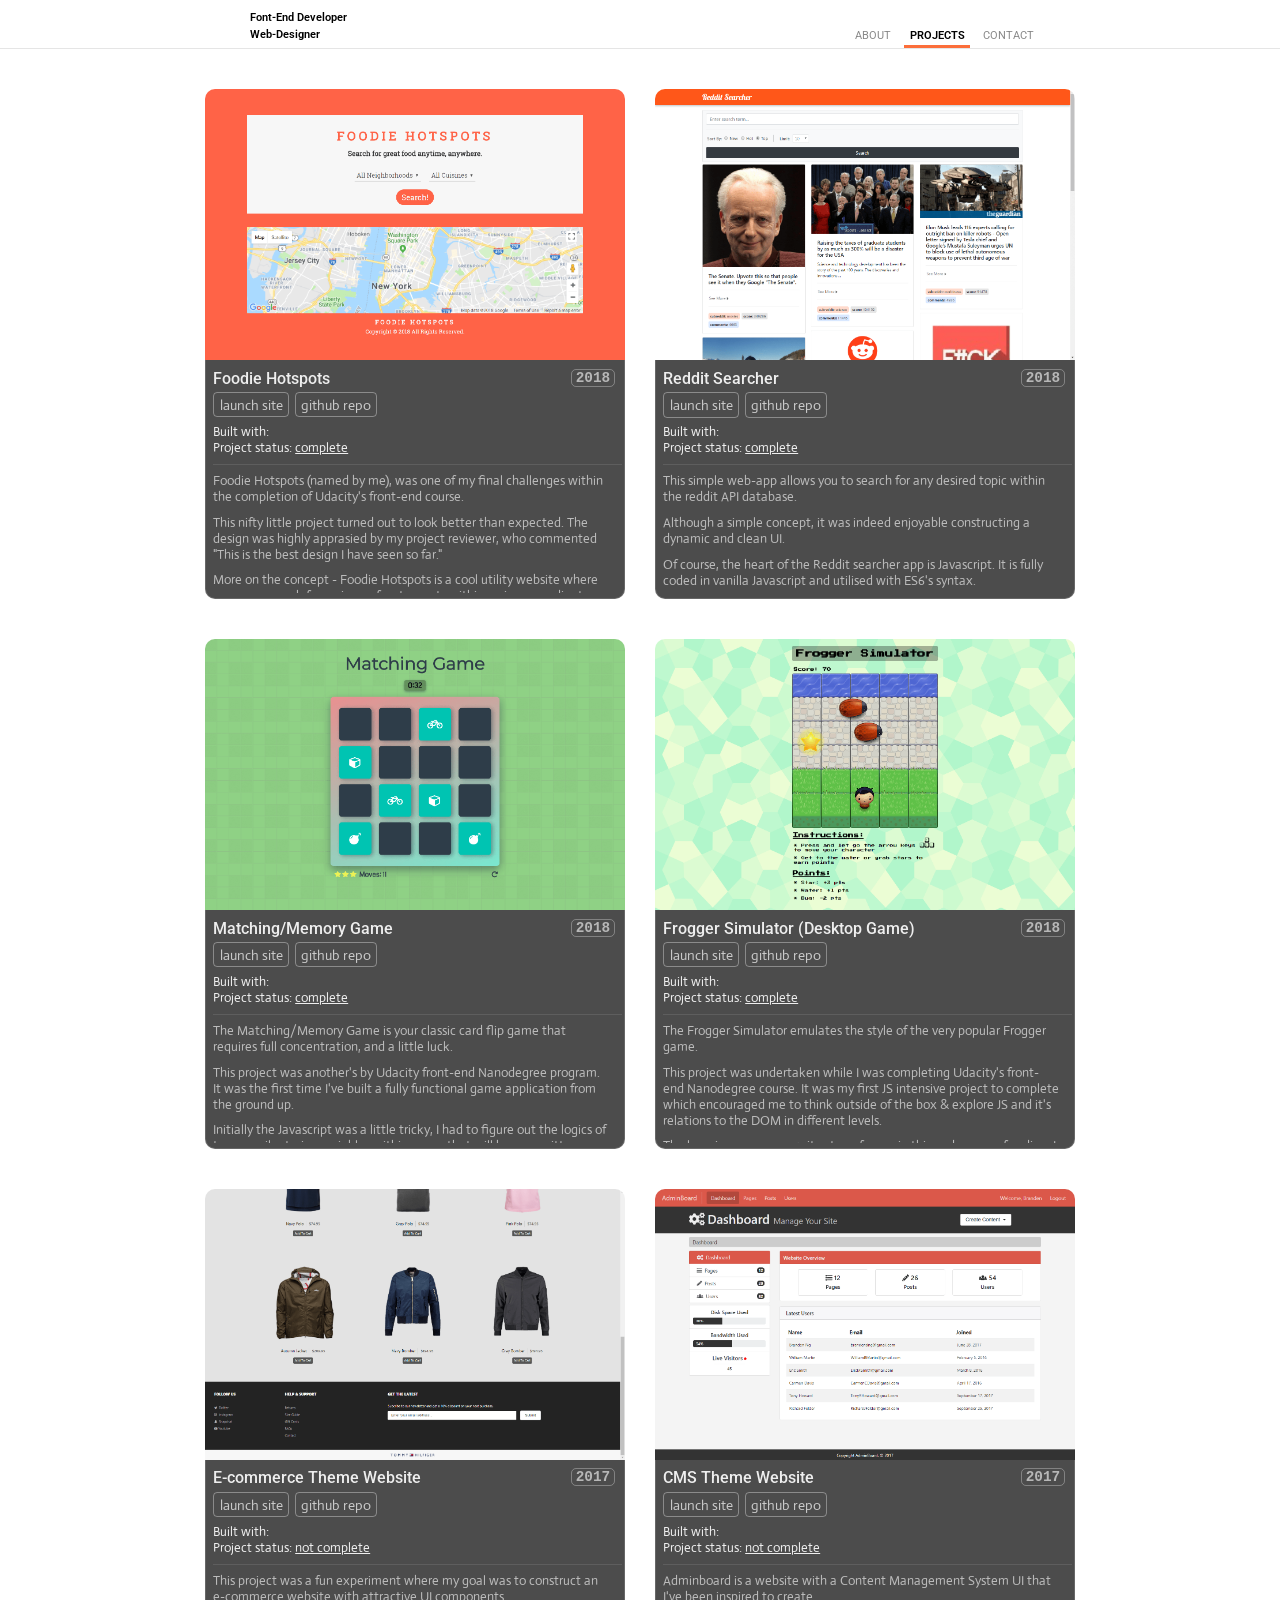
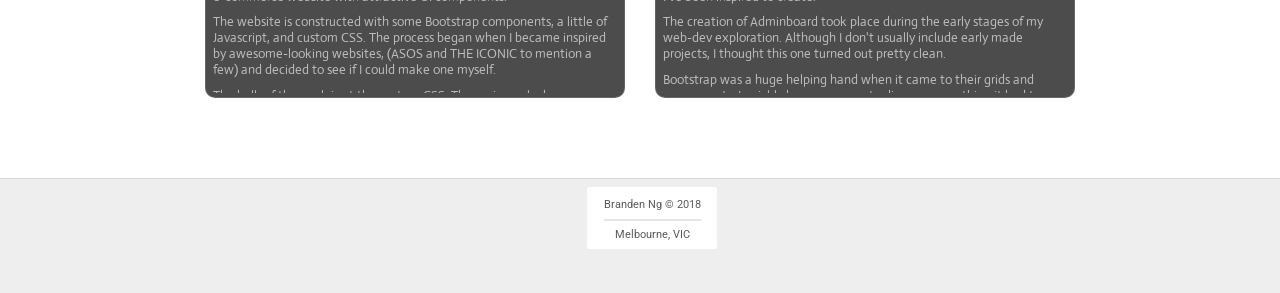
==== commit e8cb7678: "Style Changes" ====
--- a/index.html
+++ b/index.html
@@ -24,8 +24,7 @@
   <nav class="desktop-nav">
     <header id="header">
       <div class="header-spacing">
-        <h1 class="name">Branden Ng</h1>
-        <h1 class="title">Font-end Developer</h1>
+        <h1 class="title">Font-End Developer</h1>
         <h1 class="title">Web-Designer<span class="coder"><i class="fas fa-code"></i></span></h1>
       </div>
       <div class="hamburger-container" id="open-nav">
--- a/css/styles.css
+++ b/css/styles.css
@@ -35,36 +35,30 @@
 
 .header-spacing {
   text-align: left;
-  padding: .35em .65em .25em .65em;
+  padding: .5em .65em .25em .65em;
   display: inline-block;
   margin: 0 auto 0 0;
-}
-
-.name {
-  font-size: 12px;
-  font-family: monospace;
-  color: #ccc;
-  margin: 0;
-  font-weight: 600;
+
 }
 
 .title {
-  font-family: monospace;
+  font-family: 'Roboto', Arial;
   font-size: 11px;
-  color: #ccc;
+  color: #000;
   padding: 0;
   margin: .3em 0 .1em 0;
   font-weight: 600;
 }
 
 .coder {
-  background: #ccc;
+  color: #000;
   color: #292b2c;
   border-radius: 2px;
   padding: 1px 2px 0 2px;
-  font-size: .8em;
+  font-size: 11px;
   display: inline-block;
   margin-left: 5px;
+  font-family: 'Roboto', Arial;
 }
 
 /* THANK YOU PAGE */
@@ -185,7 +179,7 @@
 .menu-container {
   display: inline-block;
   float: right;
-  margin: 1.75em 0 0 0;
+  margin: 1.4em 0 0 0;
 }
 
 .menu {
@@ -196,11 +190,11 @@
 }
 
 .desktop-nav {
-  background-color: #222;
-  box-shadow: 0 2px 8px 0 rgba(0, 0, 0, .55);
-}
-
-.hamburger-container {
+  background-color: #fff;
+  border-bottom: 1px solid rgba(0,0,0,.1);
+}
+
+.hamburger-container, .hamburger-icon {
   display: none;
 }
 
@@ -215,8 +209,8 @@
 .about, .contact, .projects {
   font-size: .7em;
   font-weight: 400;
-  color: #999;
-  font-family: 'Actor', helvetica;
+  color: #888;
+  font-family: 'Roboto', helvetica;
   display: inline-block;
   padding: 0 .5em !important;
   transition: .1s ease-in-out;
@@ -225,12 +219,12 @@
 .about:hover, .contact:hover, .projects:hover {
   border-bottom: 3px solid rgb(252, 110, 58);
   font-weight: 600;
-  color: #bbb;
+  color: #000;
 }
 
 .active {
   border-bottom: 3px solid rgb(252, 110, 58);
-  color: #bbb;
+  color: #000;
   transition: 1s;
   font-weight: 600;
 }
@@ -810,38 +804,21 @@
   text-align: center;
 }
 
-/* .cp {
-  font-family: monospace;
-  font-size: .95em;
-  display: inline-block;
-  margin: .45em 0 0 0;
-  float: left;
-  color: rgba(0, 0, 0, .65);
-}
-
-.cp span {
-  display: block;
-  margin: -.2em 0 0 .1em;
-  padding: 0;
-  font-size: .9em;
-  text-align: left;
-} */
-
-  .footer-content-container {
-    background: #fff;
-    width: 140px;
-    border-radius: 3px;
-    padding: .3em 0;
-    margin: .6em auto 0 auto;
-  }
-
-  .footer-links-container {
-    margin: .5em auto .2em auto;
-  }
+.footer-content-container {
+  background: #fff;
+  width: 130px;
+  border-radius: 3px;
+  padding: .2em 0;
+  margin: .3em auto 0 auto;
+}
+
+.footer-links-container {
+  margin: .5em auto .1em auto;
+}
 
 .cp {
-  font-family: monospace;
-  font-size: .9em;
+  font-family: 'Roboto', helvetica;
+  font-size: .7em;
   display: inline-block;
   color: rgba(0, 0, 0, .65);
   border-bottom: 2px solid rgba(0,0,0,.1);
@@ -850,11 +827,11 @@
 }
 
 .footer-location {
-  font-family: monospace;
-  font-size: .9em;
+  font-size: .7em;
   color: rgba(0, 0, 0, .65);
   display: inline-block;
   margin-top: 0;
+  font-family: 'Roboto', helvetica;
 
 }
 
--- a/css/queries.css
+++ b/css/queries.css
@@ -198,6 +198,9 @@
   }
   .work {
     margin: .65em auto 0 auto;
+  }
+  .hamburger-icon {
+    display: inline-block;
   }
   .mobile-nav {
     background: #fff;
@@ -243,10 +246,11 @@
     display: block;
     transition: .5s;
     position: absolute;
-    top: 2px;
+    top: 0;
+    margin-top: 0 !important;
     text-align: right !important;
-    right: 14px;
-    font-size: 2.2em !important;
+    right: 15px;
+    font-size: 2.1em !important;
     border: none !important;
   }
   .side-nav-linkedin, .side-nav-github, .orng-line {
@@ -281,7 +285,7 @@
     color: #333;
   }
   .side-nav-linkedin a {
-    color: #0077b5;
+    color: #333;
   }
   .me-2 {
     width: 38%;
@@ -316,9 +320,9 @@
   .hamburger-container {
     display: inline-block;
     float: right;
-    font-size: 1.6em;
-    color: #ddd;
-    margin: .35em .5em 0;
+    font-size: 1.4em;
+    color: #000;
+    margin: .25em .5em 0 0;
   }
   .featured-title {
     margin-bottom: -.5em;
@@ -339,28 +343,15 @@
   header {
     margin: 0;
     padding: 2px 6px 2px 1px;
-    background-color: #222;
+    background-color: #fff;
     width: 100%;
   }
   .header-spacing {
     margin: 0 auto 0 0;
     display: inline-block;
-    padding: .45em .6em 0 .5em;
-  }
-  .name {
-    font-size: 11px;
-    font-family: monospace;
-    color: #ddd;
-    margin: 0;
-  }
-  .title {
-    font-family: monospace;
-    font-size: 10px;
-    color: #ddd;
-    padding: 0;
-    margin: .3em 0 0 0 !important;
-    font-weight: 600;
-  }
+    padding: .25em .6em .2em .5em;
+  }
+
   .coder {
     margin-left:5px;
   }
@@ -484,7 +475,7 @@
     color: #bbb;
   }
   footer {
-    padding: .35em .85em .35em 1.25em;
+    padding: .35em .85em .15em 1.25em;
   }
   .github-stats {
     margin: .8em 0 .3em 0;
@@ -575,7 +566,7 @@
     margin: -3.4em auto 0 auto;
   }
   footer {
-    padding: .45em .45em .45em .75em;
+    padding: .45em .45em .15em .75em;
   }
 }
 
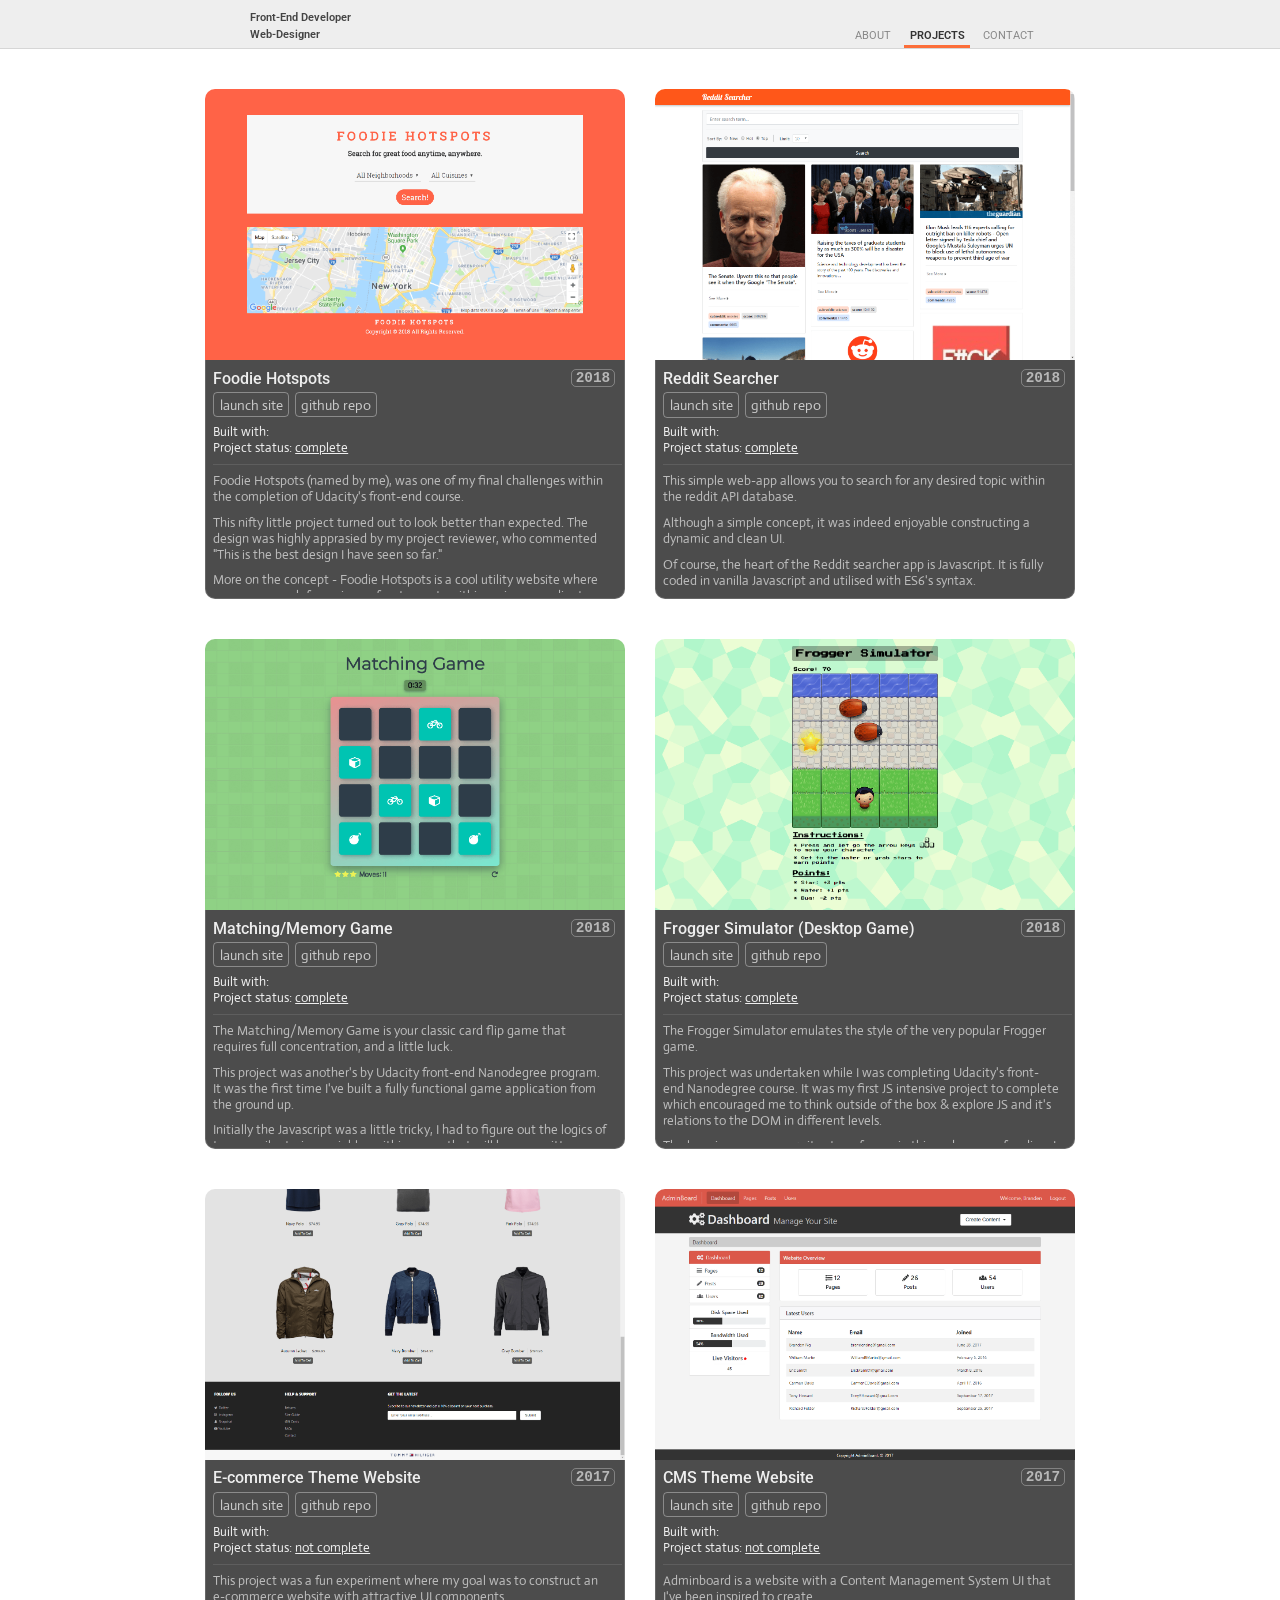
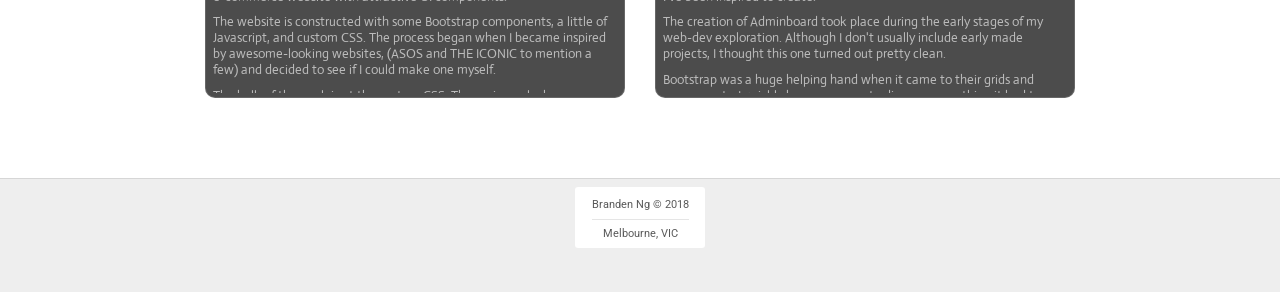
==== commit 5f08257a: "Style Changes" ====
--- a/index.html
+++ b/index.html
@@ -24,7 +24,7 @@
   <nav class="desktop-nav">
     <header id="header">
       <div class="header-spacing">
-        <h1 class="title">Font-End Developer</h1>
+        <h1 class="title">Front-End Developer</h1>
         <h1 class="title">Web-Designer<span class="coder"><i class="fas fa-code"></i></span></h1>
       </div>
       <div class="hamburger-container" id="open-nav">
--- a/css/styles.css
+++ b/css/styles.css
@@ -44,7 +44,7 @@
 .title {
   font-family: 'Roboto', Arial;
   font-size: 11px;
-  color: #000;
+  color: #444;
   padding: 0;
   margin: .3em 0 .1em 0;
   font-weight: 600;
@@ -190,7 +190,7 @@
 }
 
 .desktop-nav {
-  background-color: #fff;
+  background-color: #eee;
   border-bottom: 1px solid rgba(0,0,0,.1);
 }
 
@@ -224,7 +224,7 @@
 
 .active {
   border-bottom: 3px solid rgb(252, 110, 58);
-  color: #000;
+  color: #333;
   transition: 1s;
   font-weight: 600;
 }
@@ -443,7 +443,7 @@
 }
 
 .opening-statement {
-  border-left: 4px solid rgb(252, 110, 58);
+  border-left: 3px solid rgb(252, 110, 58);
   padding-left: .65em;
   margin-left: -.9em;
   margin-bottom: 1.5em !important;
@@ -648,32 +648,33 @@
   margin: 0;
   transition: .1s ease-in-out;
   background: #fff;
-  color: rgba(0,0,0,.65);
+  color: rgba(0,0,0,.8);
   border-radius: 4px;
   border: 1px solid rgba(0,0,0,.4);
 }
 
 .mobile a:hover {
-  color: #ce612f;
+  background: #ce612f;
+  color: #fff;
   border: 1px solid #ce612f;
 }
 
 .email a:hover {
-  background: #fff;
-  color: #cc3b3b;
+  background: #cc3b3b;
+  color: #fff;
   border: 1px solid #cc3b3b;
 }
 
 .github a:hover {
-  background: #fff;
-  color: #333;
+  background: #333;
+  color: #fff;
   border: 1px solid #333;
 }
 
 .linkedin a:hover {
-  background: #fff;
+  background: #0077b5;
   border: 1px solid #0077b5;
-  color: #0077b5;
+  color: #fff;
 }
 
 .mobile, .email, .github, .linkedin {
@@ -706,7 +707,7 @@
 
 .form-title-container p {
   font-family: "Roboto", helvetica;
-  color: #000;
+  color: rgba(0, 0, 0, .75);
   font-size: .9em;
   margin: 0;
 }
@@ -800,7 +801,7 @@
 footer {
   background-color: #eee;
   border-top: 1px solid rgba(0,0,0,.1);
-  padding: .2em 1em .2em 2.5em;
+  padding: .2em 0 .2em 0;
   text-align: center;
 }
 
@@ -813,7 +814,7 @@
 }
 
 .footer-links-container {
-  margin: .5em auto .1em auto;
+  margin: .4em auto .25em auto;
 }
 
 .cp {
@@ -821,7 +822,7 @@
   font-size: .7em;
   display: inline-block;
   color: rgba(0, 0, 0, .65);
-  border-bottom: 2px solid rgba(0,0,0,.1);
+  border-bottom: 1px solid rgba(0,0,0,.1);
   padding-bottom: 6px;
   margin-bottom: 0;
 }
@@ -832,7 +833,6 @@
   display: inline-block;
   margin-top: 0;
   font-family: 'Roboto', helvetica;
-
 }
 
 .back-to-top {
--- a/css/queries.css
+++ b/css/queries.css
@@ -168,7 +168,7 @@
     display: none;
   }
   .mobile a, .email a, .github a, .linkedin a {
-    padding: .4em .3em .25em .3em;
+    padding: .45em .3em .3em .3em;
     margin: 0;
   }
   .arlo-img {
@@ -228,16 +228,16 @@
     padding: 7px 44px 7px 0;
     width: 100%;
     display: block;
-    color: #888;
+    color: rgba(0,0,0,.45);
     font-size: 1em;
     text-align: right;
     font-family: "Roboto", helvetica;
   }
   .mobile-nav-active {
     padding: 7px 40px 7px 0 !important;
-    color: #222 !important;
+    color: #333 !important;
+    border-right: 4px solid rgba(252, 110, 58);
     font-weight: 600;
-    border-right: 4px solid rgba(252, 110, 58);
   }
   .x {
     color: #222 !important;
@@ -322,7 +322,7 @@
     float: right;
     font-size: 1.4em;
     color: #000;
-    margin: .25em .5em 0 0;
+    margin: .3em .5em 0 0;
   }
   .featured-title {
     margin-bottom: -.5em;
@@ -343,7 +343,7 @@
   header {
     margin: 0;
     padding: 2px 6px 2px 1px;
-    background-color: #fff;
+    background-color: #eee;
     width: 100%;
   }
   .header-spacing {
@@ -471,11 +471,11 @@
     text-align: center;
     display: inline-block;
     transition: .5s ease-in-out;
-    font-size: 3em;
-    color: #bbb;
+    font-size: 2.7em;
+    color: rgba(252, 110, 58, .9);
   }
   footer {
-    padding: .35em .85em .15em 1.25em;
+    padding: .35em 0 .15em 0;
   }
   .github-stats {
     margin: .8em 0 .3em 0;
